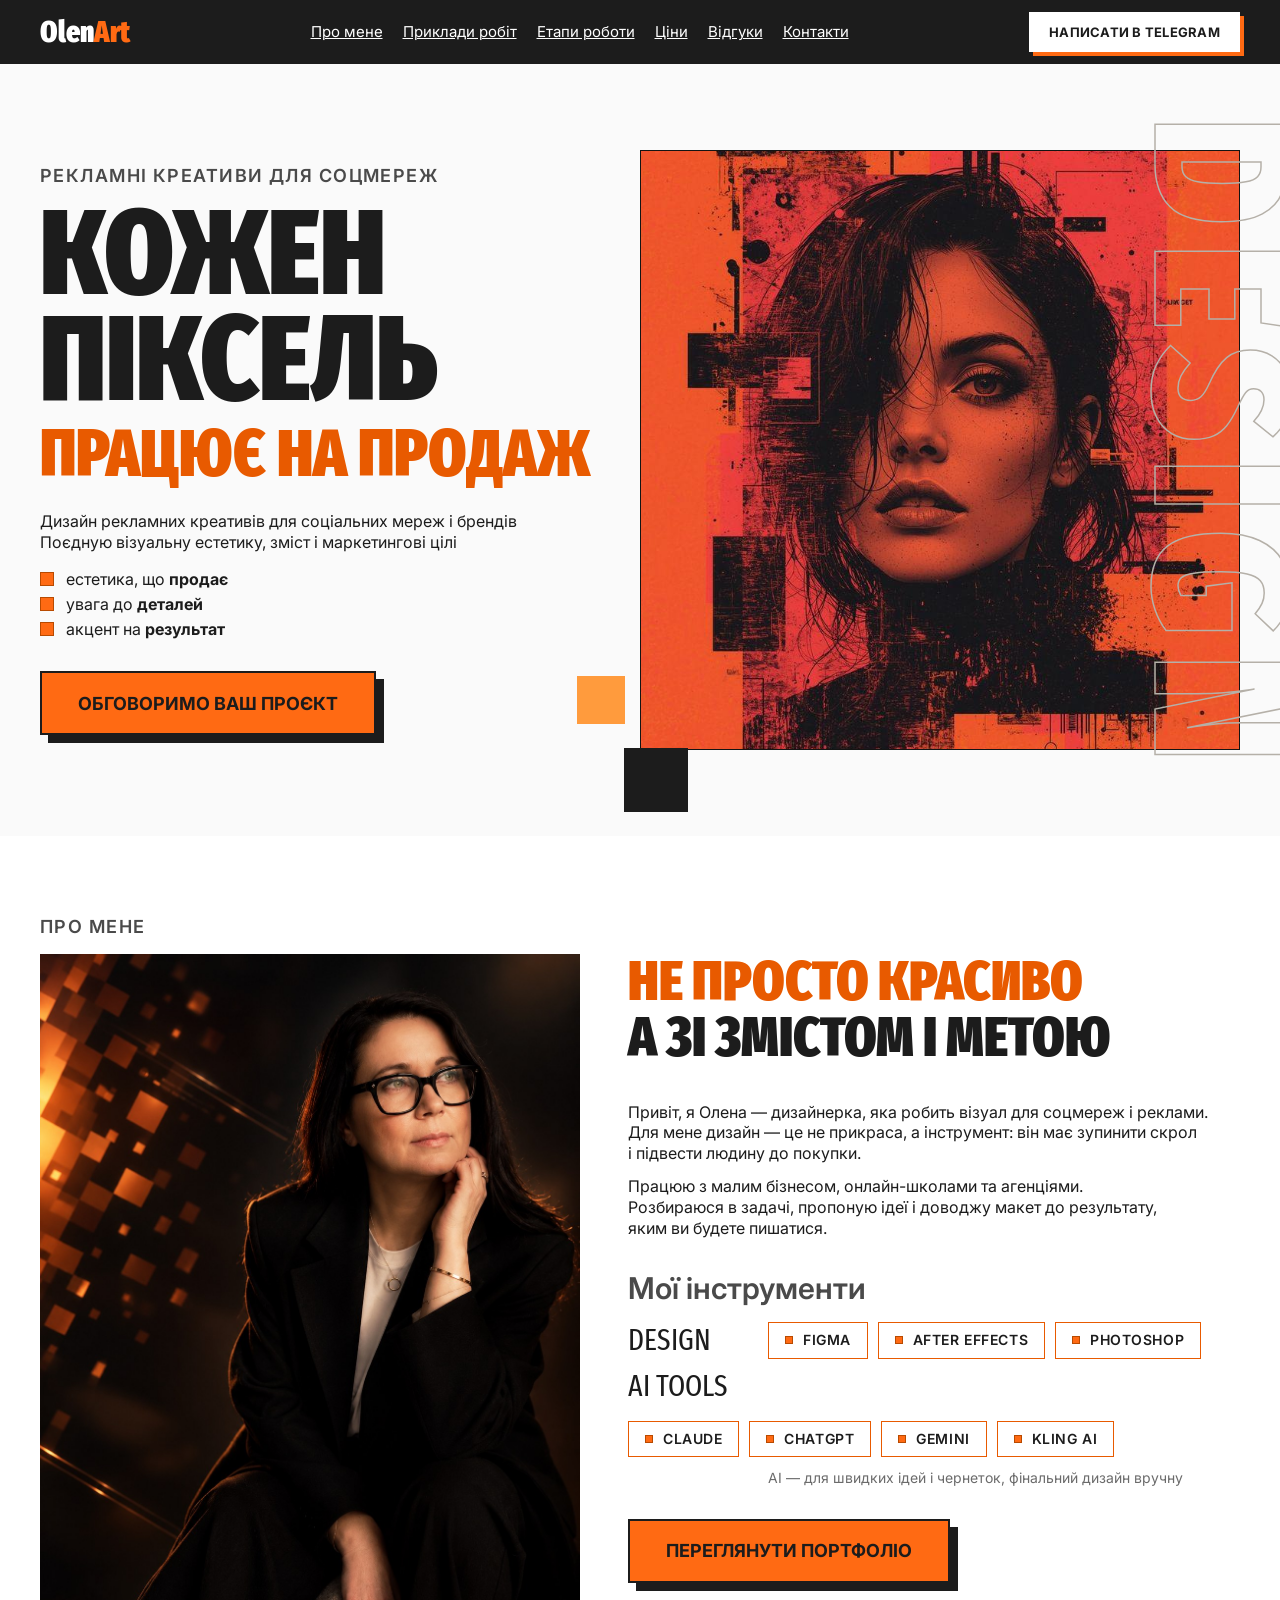
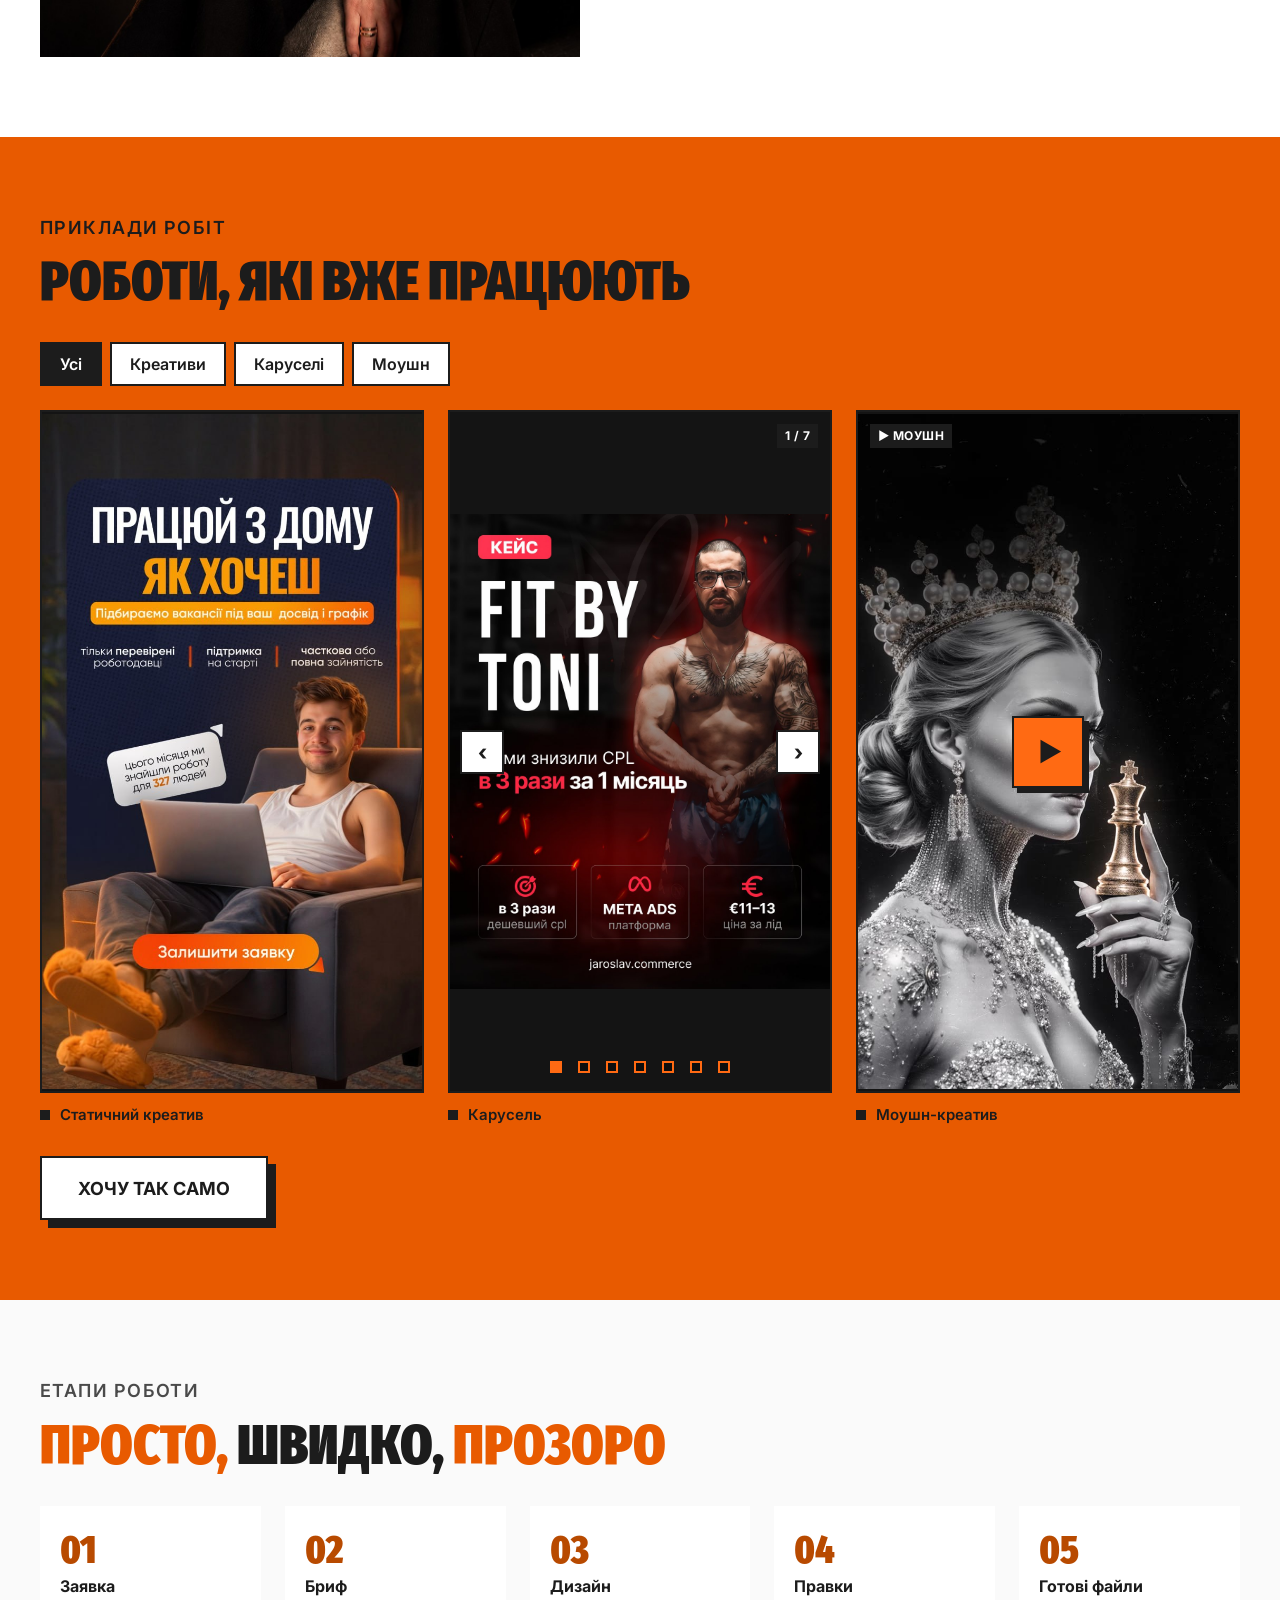
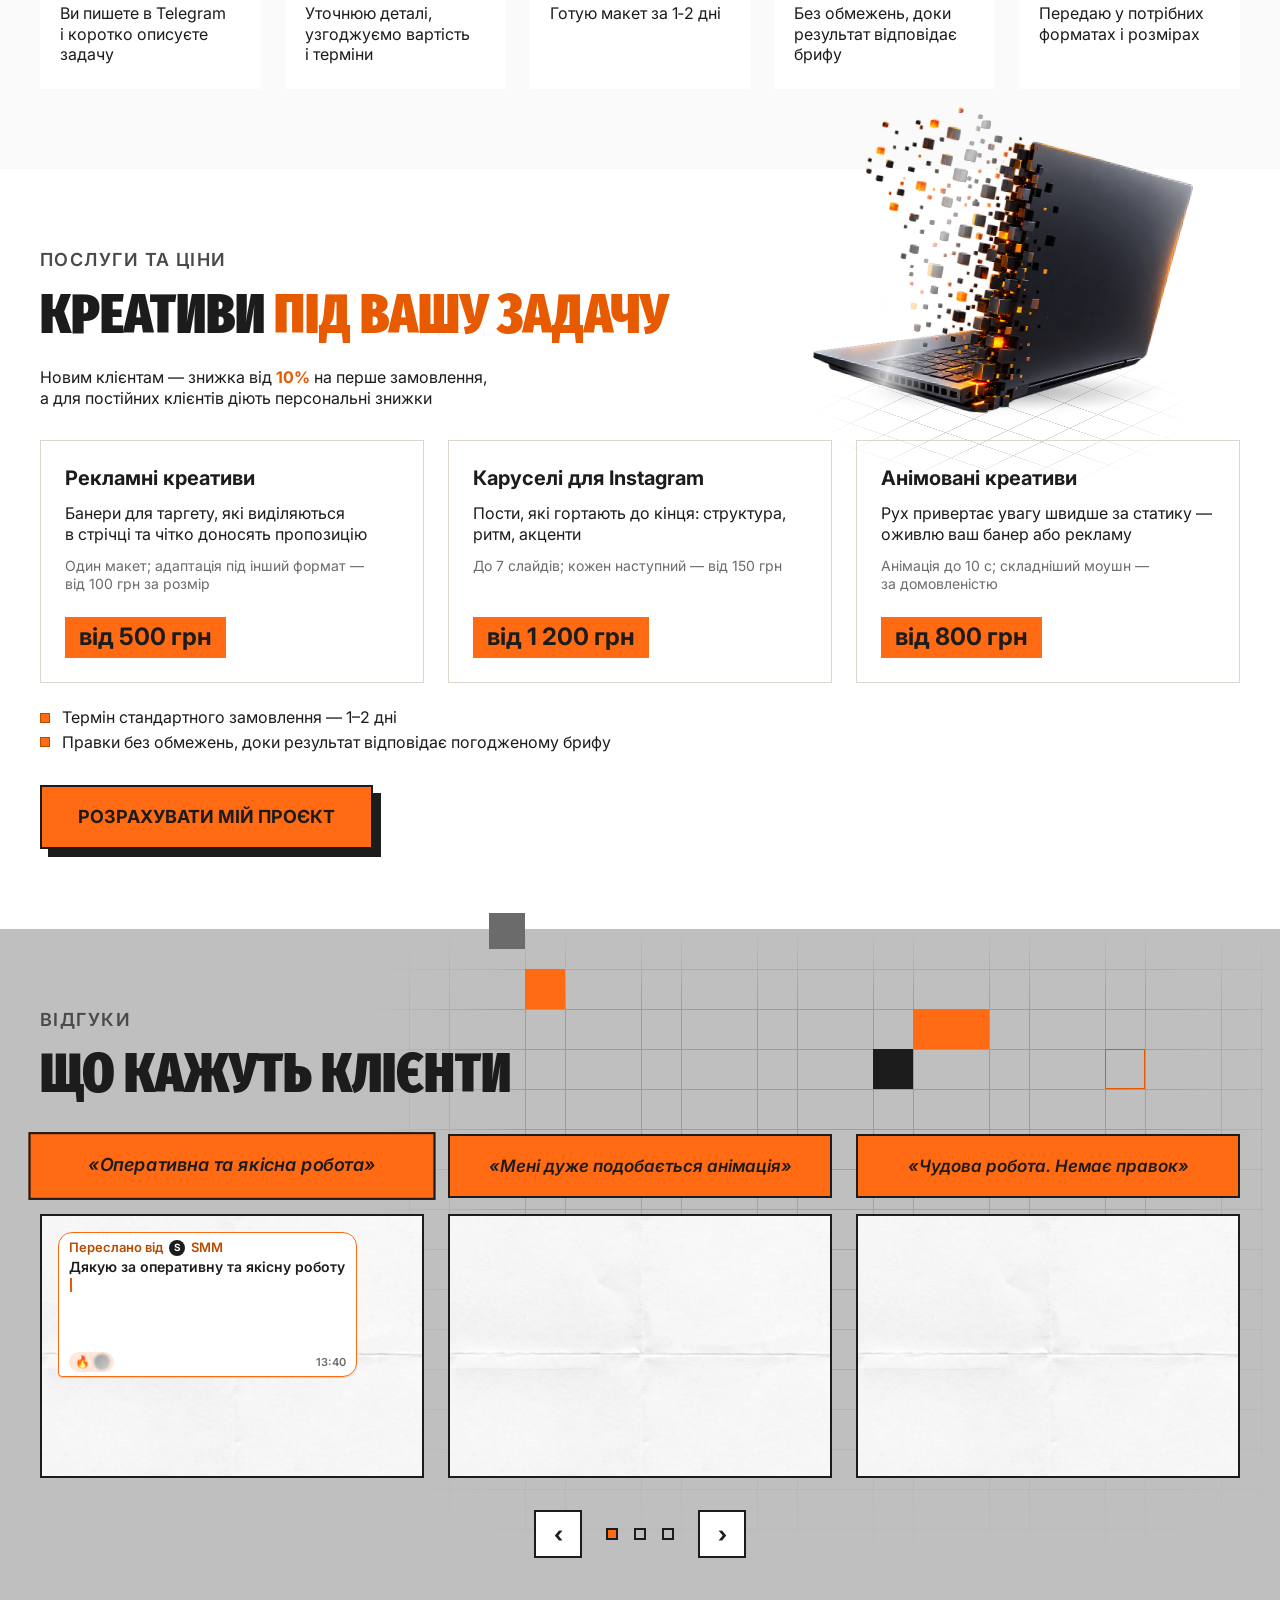
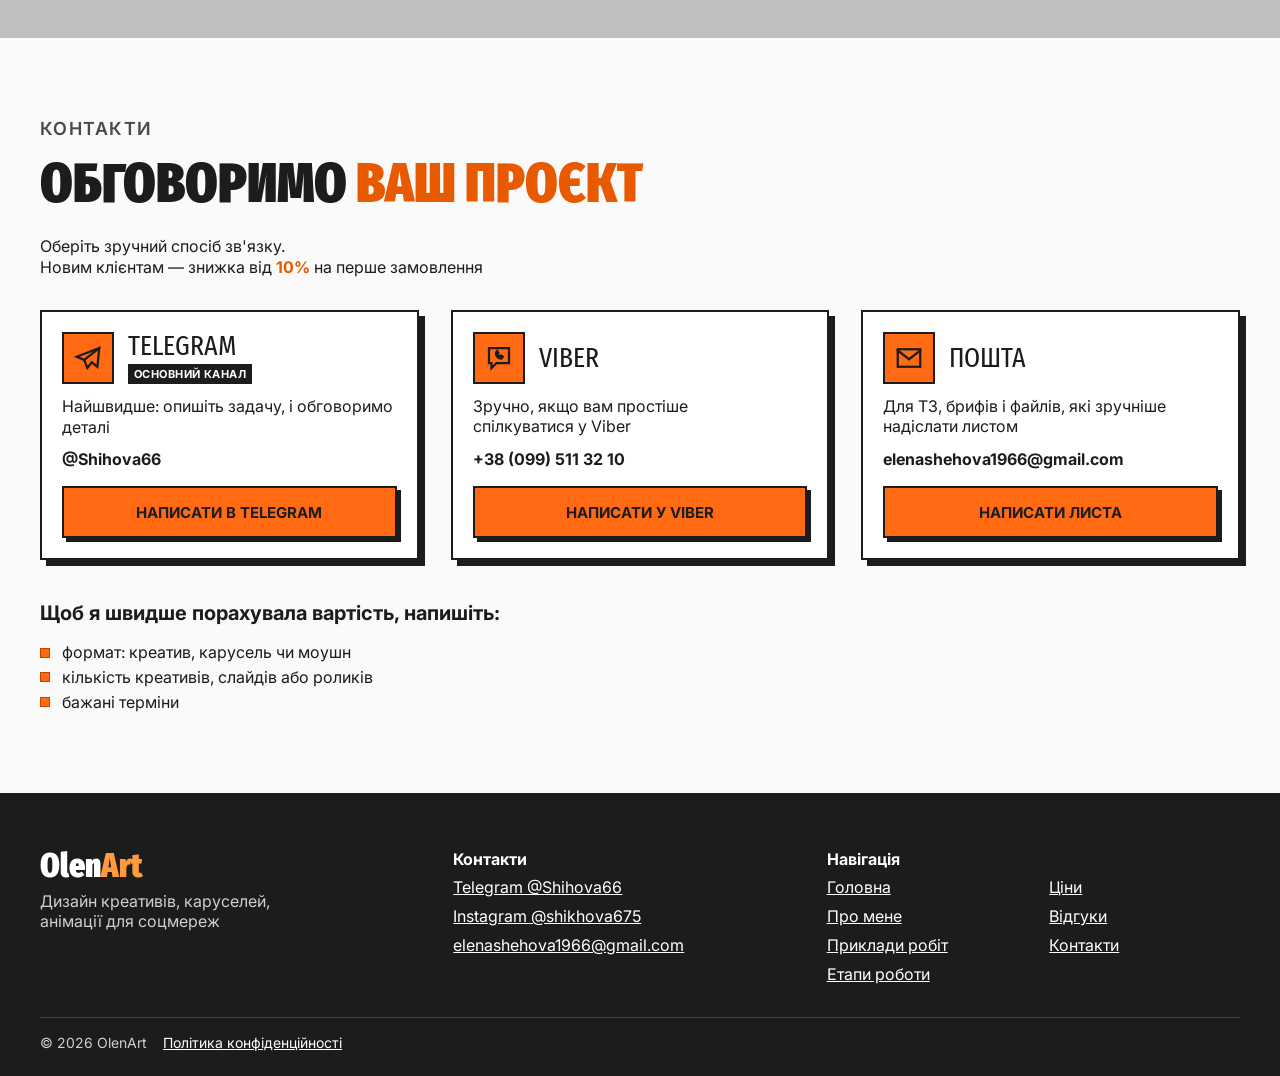
==== index.html @ 33f69ed5 "Сайт-портфоліо OlenArt: головна і сторінка «Приклади робіт» Статичний сайт (HTML/CSS/JS без збирання" ====
<!DOCTYPE html>
<html lang="uk">
<head>
  <meta charset="UTF-8">
  <meta name="viewport" content="width=device-width, initial-scale=1">
  <title>OlenArt — рекламні креативи для соцмереж</title>
  <meta name="description" content="Олена, OlenArt: рекламні креативи, каруселі для Instagram і моушн для соцмереж. Креатив за 1–2 дні, ціни від 500 грн.">
  <!-- Поки сайт у розробці; прибрати перед запуском -->
  <meta name="robots" content="noindex">

  <link rel="preconnect" href="https://fonts.googleapis.com">
  <link rel="preconnect" href="https://fonts.gstatic.com" crossorigin>
  <link href="https://fonts.googleapis.com/css2?family=Fira+Sans+Extra+Condensed:wght@400;900&family=Inter:ital,wght@0,400;0,600;0,700;1,600&display=swap" rel="stylesheet">

  <link rel="stylesheet" href="assets/css/tokens.css">
  <link rel="stylesheet" href="assets/css/base.css">
  <link rel="stylesheet" href="assets/css/components.css">
  <link rel="stylesheet" href="assets/css/sections.css">

  <script src="assets/js/main.js" defer></script>
  <script src="assets/js/reviews.js" defer></script>
</head>
<body id="top">
  <a class="skip-link" href="#main">Перейти до змісту</a>

  <!-- 0. Шапка: чорна, не sticky -->
  <header class="site-header">
    <div class="container site-header__inner">
      <a class="logo" href="#top" aria-label="OlenArt — на початок сторінки">Olen<span>Art</span></a>

      <nav class="site-nav" id="site-nav" aria-label="Навігація по сторінці">
        <ul>
          <li><a href="#about">Про&nbsp;мене</a></li>
          <li><a href="#works">Приклади робіт</a></li>
          <li><a href="#process">Етапи роботи</a></li>
          <li><a href="#services">Ціни</a></li>
          <li><a href="#reviews">Відгуки</a></li>
          <li><a href="#contacts">Контакти</a></li>
        </ul>
        <a class="btn btn--small site-nav__cta" href="https://t.me/Shihova66" target="_blank" rel="noopener">Написати в&nbsp;Telegram</a>
      </nav>

      <a class="btn btn--small site-header__cta" href="https://t.me/Shihova66" target="_blank" rel="noopener">Написати в&nbsp;Telegram</a>

      <button class="burger" type="button" aria-label="Відкрити меню" aria-expanded="false" aria-controls="site-nav">
        <svg class="burger__open" aria-hidden="true" width="22" height="22" viewBox="0 0 24 24" fill="none" stroke="currentColor" stroke-width="2.4" stroke-linecap="square"><path d="M3 6h18M3 12h18M3 18h18"/></svg>
        <svg class="burger__close" aria-hidden="true" width="22" height="22" viewBox="0 0 24 24" fill="none" stroke="currentColor" stroke-width="2.4" stroke-linecap="square"><path d="M5 5l14 14M19 5L5 19"/></svg>
      </button>
    </div>
  </header>

  <main id="main">
    <!-- 1. Перший екран -->
    <section class="hero" aria-labelledby="hero-title">
      <div class="container hero__inner">
        <div class="hero__text">
          <h1 id="hero-title" class="section__label hero__h1 rise" style="--d: 0.1s">Рекламні креативи для соцмереж</h1>
          <p class="slogan hero__slogan">
            <span class="hero__px hero__px--1" aria-hidden="true"></span>
            <span class="hero__px hero__px--2" aria-hidden="true"></span>
            <span class="hero__px hero__px--3" aria-hidden="true"></span>
            <span class="hero__slogan-main"><span class="rise" style="--d: 0.25s">Кожен</span><span class="rise" style="--d: 0.4s">піксель</span></span>
            <span class="hero__slogan-sub rise" style="--d: 0.55s">працює на&nbsp;продаж</span>
          </p>
          <p class="hero__lead only-desktop"><span class="rise" style="--d: 0.7s">Дизайн рекламних креативів для&nbsp;соціальних мереж і&nbsp;брендів</span><span class="rise" style="--d: 0.82s">Поєдную візуальну естетику, зміст і&nbsp;маркетингові цілі</span></p>
          <p class="hero__lead only-mobile rise" style="--d: 0.7s">Поєдную естетику, зміст і&nbsp;маркетингові цілі</p>
          <ul class="list-square hero__benefits">
            <li class="only-desktop rise" style="--d: 0.94s"><span>естетика, що <b>продає</b></span></li>
            <li class="rise" style="--d: 1.04s"><span>увага до <b>деталей</b></span></li>
            <li class="rise" style="--d: 1.14s"><span>акцент на <b>результат</b></span></li>
            <li class="only-mobile rise" style="--d: 1.02s"><span>макет за <b>1‑2&nbsp;дні</b></span></li>
          </ul>
          <div class="section__action rise" style="--d: 1.26s">
            <a class="btn btn--block" href="#contacts">Обговоримо ваш проєкт</a>
          </div>
        </div>

        <div class="hero__media">
          <div class="hero__poster">
            <img src="assets/img/hero-poster.jpg" alt="Приклад креативу: постер із портретом на помаранчевому фоні" width="1080" height="1080">
          </div>
          <span class="hero__sq hero__sq--a" aria-hidden="true"></span>
          <span class="hero__sq hero__sq--b" aria-hidden="true"></span>
          <span class="hero__design" aria-hidden="true">DESIGN</span>
        </div>
      </div>
    </section>

    <!-- 2. Про мене -->
    <section class="section section--white about" id="about" aria-labelledby="about-title">
      <div class="container about__inner">
        <p class="section__label about__label">Про&nbsp;мене</p>
        <h2 id="about-title" class="about__title"><span class="accent">Не&nbsp;просто красиво</span><br>А&nbsp;зі змістом і&nbsp;метою</h2>
        <div class="about__media">
          <img src="assets/img/olena.jpg" alt="Олена, дизайнерка" loading="lazy">
        </div>
        <div class="about__body">
          <p class="only-mobile">Привіт, я&nbsp;Олена. Роблю рекламу, яку не&nbsp;гортають, для&nbsp;малого бізнесу, агенцій та&nbsp;онлайн‑шкіл&nbsp;— від&nbsp;ідеї до&nbsp;готового макета.</p>
          <p class="only-desktop">Привіт, я&nbsp;Олена&nbsp;— дизайнерка, яка робить візуал для&nbsp;соцмереж і&nbsp;реклами.<br>Для&nbsp;мене дизайн&nbsp;— це не&nbsp;прикраса, а&nbsp;інструмент: він має зупинити скрол<br>і&nbsp;підвести людину до&nbsp;покупки.</p>
          <p class="only-desktop">Працюю з&nbsp;малим бізнесом, онлайн-школами та&nbsp;агенціями.<br>Розбираюся в&nbsp;задачі, пропоную ідеї і&nbsp;доводжу макет до&nbsp;результату,<br>яким ви&nbsp;будете пишатися.</p>

          <div class="tools">
            <h3 class="tools__title">Мої інструменти</h3>
            <div class="tools__row">
              <p class="tools__group">Design</p>
              <ul class="chips">
                <li class="chip">Figma</li>
                <li class="chip">After Effects</li>
                <li class="chip">Photoshop</li>
              </ul>
            </div>
            <div class="tools__row">
              <p class="tools__group">AI Tools</p>
              <ul class="chips">
                <li class="chip">Claude</li>
                <li class="chip">ChatGPT</li>
                <li class="chip">Gemini</li>
                <li class="chip">Kling AI</li>
              </ul>
            </div>
            <p class="note tools__note">AI&nbsp;— для&nbsp;швидких ідей і&nbsp;чернеток, фінальний дизайн вручну</p>
          </div>

          <div class="section__action">
            <a class="btn btn--block" href="#works">Переглянути портфоліо</a>
          </div>
        </div>
      </div>
    </section>

    <!-- 3. Приклади робіт -->
    <section class="section section--accent works" id="works" aria-labelledby="works-title">
      <div class="container">
        <div class="section__head">
          <p class="section__label works__label">Приклади робіт</p>
          <h2 id="works-title">Роботи, які вже&nbsp;працюють</h2>
        </div>

        <!-- Сторінка works.html з фільтром — крок 3 -->
        <nav class="filters" aria-label="Фільтри галереї">
          <a href="works.html" aria-current="page">Усі</a>
          <a href="works.html?type=creatives">Креативи</a>
          <a href="works.html?type=carousels">Каруселі</a>
          <a href="works.html?type=motion">Моушн</a>
        </nav>

        <div class="works__grid" data-works-rail>
          <figure class="works__item">
            <div class="work">
              <img src="assets/img/works/creative-1.jpg" alt="Статичний креатив «Працюй з дому як хочеш»" loading="lazy">
              <button type="button" class="work__zoom" aria-label="Збільшити креатив" data-lightbox="creative">
                <span class="work__hint" aria-hidden="true">⤢ Збільшити</span>
              </button>
              <span class="label-dark work__type only-mobile">Креатив</span>
            </div>
            <figcaption class="works__caption">Статичний креатив</figcaption>
          </figure>

          <figure class="works__item">
            <div class="work" data-carousel>
              <img src="assets/img/works/carousel-1.jpg" alt="Карусель, слайд 1 з 7" loading="lazy" data-carousel-img>
              <button type="button" class="work__zoom" aria-label="Збільшити слайд каруселі" data-lightbox="carousel">
                <span class="work__hint" aria-hidden="true">⤢ Збільшити</span>
              </button>
              <button type="button" class="arrow-btn work__prev" aria-label="Попередній слайд" data-carousel-prev>‹</button>
              <button type="button" class="arrow-btn work__next" aria-label="Наступний слайд" data-carousel-next>›</button>
              <span class="label-dark work__type only-mobile">Карусель</span>
              <span class="label-dark work__count"><span data-carousel-num>1</span> / <span data-carousel-total>7</span></span>
              <div class="dots work__dots only-desktop" role="group" aria-label="Слайди каруселі" data-carousel-dots></div>
            </div>
            <figcaption class="works__caption">Карусель</figcaption>
          </figure>

          <figure class="works__item">
            <div class="work">
              <video src="assets/video/motion-1.mp4" poster="assets/img/works/motion-1-poster.jpg" muted loop playsinline preload="metadata" aria-label="Моушн-креатив"></video>
              <button type="button" class="work__zoom" aria-label="Збільшити моушн" data-lightbox="motion">
                <span class="work__hint" aria-hidden="true">⤢ Збільшити</span>
              </button>
              <button type="button" class="work__play" aria-label="Відтворити відео" data-video-toggle>▶</button>
              <span class="label-dark work__type work__type--always">▶ Моушн</span>
            </div>
            <figcaption class="works__caption">Моушн-креатив</figcaption>
          </figure>
        </div>

        <div class="dots works__dots only-mobile" role="group" aria-label="Перемикач робіт" data-works-dots></div>

        <div class="section__action">
          <a class="btn btn--white btn--block" href="#contacts">Хочу так само</a>
        </div>
      </div>
    </section>

    <!-- 4. Етапи роботи -->
    <section class="section process" id="process" aria-labelledby="process-title">
      <div class="container">
        <div class="section__head">
          <p class="section__label">Етапи роботи</p>
          <h2 id="process-title" class="process__title"><span class="accent">Просто,</span> швидко, <span class="accent">прозоро</span></h2>
        </div>
        <ol class="process__steps">
          <li class="process__step">
            <span class="process__num" aria-hidden="true" style="--d: 0.7s">01</span>
            <span class="process__body"><b>Заявка</b><span>Ви&nbsp;пишете в&nbsp;Telegram і&nbsp;коротко описуєте задачу</span></span>
          </li>
          <li class="process__step">
            <span class="process__num" aria-hidden="true" style="--d: 0.88s">02</span>
            <span class="process__body"><b>Бриф</b><span>Уточнюю деталі, узгоджуємо вартість і&nbsp;терміни</span></span>
          </li>
          <li class="process__step">
            <span class="process__num" aria-hidden="true" style="--d: 1.06s">03</span>
            <span class="process__body"><b>Дизайн</b><span>Готую макет за 1‑2&nbsp;дні</span></span>
          </li>
          <li class="process__step">
            <span class="process__num" aria-hidden="true" style="--d: 1.24s">04</span>
            <span class="process__body"><b>Правки</b><span>Без&nbsp;обмежень, доки результат відповідає брифу</span></span>
          </li>
          <li class="process__step">
            <span class="process__num" aria-hidden="true" style="--d: 1.42s">05</span>
            <span class="process__body"><b>Готові файли</b><span>Передаю у&nbsp;потрібних форматах і&nbsp;розмірах</span></span>
          </li>
        </ol>
      </div>
    </section>

    <!-- 5. Послуги та ціни -->
    <section class="section section--white services" id="services" aria-labelledby="services-title">
      <div class="container">
        <div class="services__laptop only-desktop" aria-hidden="true">
          <span class="services__grid"></span>
          <span class="services__shadow"></span>
          <span class="services__lap">
            <img src="assets/img/laptop.png" alt="" width="360" height="302" loading="lazy">
            <span class="services__sheen"></span>
          </span>
        </div>

        <div class="section__head">
          <p class="section__label">Послуги та&nbsp;ціни</p>
          <h2 id="services-title">Креативи <span class="accent">під&nbsp;вашу задачу</span></h2>
          <p>Новим клієнтам&nbsp;— знижка від <b class="accent">10%</b> на&nbsp;перше замовлення,<br class="only-desktop"> а&nbsp;для&nbsp;постійних клієнтів діють персональні знижки</p>
        </div>

        <ul class="services__list">
          <li class="service">
            <h3>Рекламні креативи</h3>
            <p class="service__text">Банери для&nbsp;таргету, які виділяються в&nbsp;стрічці та&nbsp;чітко доносять пропозицію</p>
            <p class="note service__note">Один макет; адаптація під&nbsp;інший формат&nbsp;— від&nbsp;100&nbsp;грн за&nbsp;розмір</p>
            <p class="service__price">від&nbsp;500&nbsp;грн</p>
          </li>
          <li class="service">
            <h3>Каруселі для&nbsp;Instagram</h3>
            <p class="service__text">Пости, які гортають до&nbsp;кінця: структура, ритм, акценти</p>
            <p class="note service__note">До&nbsp;7&nbsp;слайдів; кожен наступний&nbsp;— від&nbsp;150&nbsp;грн</p>
            <p class="service__price">від&nbsp;1&nbsp;200&nbsp;грн</p>
          </li>
          <li class="service">
            <h3>Анімовані креативи</h3>
            <p class="service__text">Рух привертає увагу швидше за&nbsp;статику&nbsp;— оживлю ваш банер або рекламу</p>
            <p class="note service__note">Анімація до&nbsp;10&nbsp;с; складніший моушн&nbsp;— за&nbsp;домовленістю</p>
            <p class="service__price">від&nbsp;800&nbsp;грн</p>
          </li>
        </ul>

        <ul class="list-square services__terms">
          <li>Термін стандартного замовлення&nbsp;— 1–2&nbsp;дні</li>
          <li>Правки без&nbsp;обмежень, доки результат відповідає погодженому брифу</li>
        </ul>

        <div class="section__action">
          <a class="btn btn--block" href="#contacts">Розрахувати мій проєкт</a>
        </div>
      </div>
    </section>

    <!-- 6. Відгуки: картки-переписки рендерить reviews.js -->
    <section class="section section--reviews reviews" id="reviews" aria-labelledby="reviews-title">
      <div class="container reviews__inner">
        <div class="reviews__decor" aria-hidden="true">
          <span class="reviews__grid"></span>
          <span class="reviews__sq reviews__sq--1"></span>
          <span class="reviews__sq reviews__sq--2"></span>
          <span class="reviews__sq reviews__sq--3 only-desktop"></span>
          <span class="reviews__sq reviews__sq--4 only-desktop"></span>
          <span class="reviews__sq reviews__sq--5"></span>
        </div>

        <div class="section__head">
          <p class="section__label">Відгуки</p>
          <h2 id="reviews-title">Що&nbsp;кажуть<br class="only-mobile"> клієнти</h2>
        </div>

        <div class="reviews__list" data-reviews></div>

        <p class="reviews__hint only-mobile">Гортайте вбік → <span data-reviews-count>9</span> відгуків</p>

        <div class="reviews__nav only-desktop">
          <button type="button" class="arrow-btn" aria-label="Попередні відгуки" data-reviews-prev>‹</button>
          <div class="dots" role="group" aria-label="Сторінки відгуків" data-reviews-dots></div>
          <button type="button" class="arrow-btn" aria-label="Наступні відгуки" data-reviews-next>›</button>
        </div>
      </div>
    </section>

    <!-- 7. Контакти, об'єднані з фінальним закликом -->
    <section class="section contacts" id="contacts" aria-labelledby="contacts-title">
      <div class="container">
        <div class="section__head">
          <p class="section__label">Контакти</p>
          <h2 id="contacts-title">Обговоримо <span class="accent">ваш проєкт</span></h2>
          <p>Оберіть зручний спосіб зв'язку.<br class="only-desktop"> Новим клієнтам&nbsp;— знижка від <b class="accent">10%</b> на&nbsp;перше замовлення</p>
        </div>

        <ul class="contacts__list">
          <li class="contact">
            <div class="contact__head">
              <span class="contact__icon"><svg aria-hidden="true" width="30" height="30" viewBox="0 0 24 24" fill="none" stroke="currentColor" stroke-width="1.8" stroke-linecap="square" stroke-linejoin="miter"><path d="M21 4 3 11l6 2.5L11.5 20l3.5-4.5 4.5 3.5L21 4Z"/><path d="M9 13.5 21 4"/></svg></span>
              <div class="contact__name">
                <h3>Telegram</h3>
                <span class="contact__badge">Основний канал</span>
              </div>
            </div>
            <p class="contact__text">Найшвидше: опишіть задачу, і&nbsp;обговоримо деталі</p>
            <p class="contact__handle">@Shihova66</p>
            <a class="btn btn--card" href="https://t.me/Shihova66" target="_blank" rel="noopener">Написати в&nbsp;Telegram</a>
          </li>
          <li class="contact">
            <div class="contact__head">
              <span class="contact__icon"><svg aria-hidden="true" width="30" height="30" viewBox="0 0 24 24" fill="none" stroke="currentColor" stroke-width="1.8" stroke-linecap="square" stroke-linejoin="miter"><path d="M4 4h16v12H10l-4 4v-4H4V4Z"/><path d="M9.5 8c0 2.5 2 4.5 4.5 4.5l1-1.5-1.5-1-1 .8a3 3 0 0 1-1.8-1.8l.8-1-1-1.5L9.5 8Z"/></svg></span>
              <div class="contact__name">
                <h3>Viber</h3>
              </div>
            </div>
            <p class="contact__text">Зручно, якщо вам простіше<br class="only-desktop"> спілкуватися у&nbsp;Viber</p>
            <p class="contact__handle"><a href="tel:+380995113210">+38 (099) 511 32 10</a></p>
            <a class="btn btn--card" href="viber://chat?number=%2B380995113210">Написати у&nbsp;Viber</a>
          </li>
          <li class="contact">
            <div class="contact__head">
              <span class="contact__icon"><svg aria-hidden="true" width="30" height="30" viewBox="0 0 24 24" fill="none" stroke="currentColor" stroke-width="1.8" stroke-linecap="square" stroke-linejoin="miter"><rect x="3" y="5" width="18" height="14"/><path d="m3 6 9 7 9-7"/></svg></span>
              <div class="contact__name">
                <h3>Пошта</h3>
              </div>
            </div>
            <p class="contact__text">Для&nbsp;ТЗ, брифів і&nbsp;файлів, які зручніше надіслати листом</p>
            <p class="contact__handle">elenashehova1966@gmail.com</p>
            <a class="btn btn--card" href="mailto:elenashehova1966@gmail.com">Написати листа</a>
          </li>
        </ul>

        <div class="contacts__brief">
          <h3>Щоб я&nbsp;швидше порахувала вартість, напишіть:</h3>
          <ul class="list-square">
            <li>формат: креатив, карусель чи&nbsp;моушн</li>
            <li>кількість креативів, слайдів або роликів</li>
            <li>бажані терміни</li>
          </ul>
        </div>
      </div>
    </section>
  </main>

  <!-- 8. Футер -->
  <footer class="site-footer">
    <div class="container">
      <div class="site-footer__inner">
        <div class="site-footer__brand">
          <a class="logo" href="#top">Olen<span>Art</span></a>
          <p class="site-footer__tagline">Дизайн креативів, каруселей,<br>анімації для&nbsp;соцмереж</p>
        </div>

        <div class="site-footer__col">
          <h2 class="site-footer__title">Контакти</h2>
          <ul class="site-footer__links">
            <li><a href="https://t.me/Shihova66" target="_blank" rel="noopener">Telegram @Shihova66</a></li>
            <li><a href="https://www.instagram.com/shikhova675/" target="_blank" rel="noopener">Instagram @shikhova675</a></li>
            <li><a href="mailto:elenashehova1966@gmail.com">elenashehova1966@gmail.com</a></li>
          </ul>
        </div>

        <nav class="site-footer__col site-footer__col--nav" aria-label="Навігація у футері">
          <h2 class="site-footer__title">Навігація</h2>
          <ul class="site-footer__links site-footer__nav">
            <li><a href="#top">Головна</a></li>
            <li><a href="#about">Про&nbsp;мене</a></li>
            <li><a href="#works">Приклади робіт</a></li>
            <li><a href="#process">Етапи роботи</a></li>
            <li><a href="#services">Ціни</a></li>
            <li><a href="#reviews">Відгуки</a></li>
            <li><a href="#contacts">Контакти</a></li>
          </ul>
        </nav>
      </div>

      <div class="site-footer__bottom">
        <span>© 2026 OlenArt</span>
        <a href="privacy.html">Політика конфіденційності</a>
      </div>
    </div>
  </footer>

  <a class="to-top" href="#top" aria-label="Повернутися нагору" data-hidden>
    <svg aria-hidden="true" width="22" height="22" viewBox="0 0 24 24" fill="none" stroke="currentColor" stroke-width="2.4" stroke-linecap="square" stroke-linejoin="miter"><path d="M12 20V5"/><path d="m5 11 7-7 7 7"/></svg>
  </a>

  <!-- Перегляд роботи на весь екран; наповнює main.js -->
  <div class="lightbox" role="dialog" aria-modal="true" aria-label="Перегляд роботи" hidden data-lightbox-root>
    <div class="lightbox__stage" data-lightbox-stage></div>
    <button type="button" class="lightbox__btn lightbox__prev" aria-label="Попередній слайд" data-lightbox-prev>‹</button>
    <button type="button" class="lightbox__btn lightbox__next" aria-label="Наступний слайд" data-lightbox-next>›</button>
    <span class="lightbox__count" data-lightbox-count></span>
    <button type="button" class="lightbox__btn lightbox__close" aria-label="Закрити перегляд" data-lightbox-close>✕</button>
  </div>
</body>
</html>
---- assets/css/tokens.css ----
/* Дизайн-токени OlenArt — за прототипом v3 (Main-v3 / Main-v3-mobile).
   Значення за замовчуванням — мобільні (390 px), від 768 px — десктопні. */

:root {
  /* Кольори */
  --c-bg: #FAFAFA;            /* фон сторінки */
  --c-card: #FFFFFF;          /* картки, світлі секції */
  --c-ink: #1C1C1C;           /* текст, рамки, тіні, шапка */
  --c-label: #4A4A4A;         /* підписи секцій */
  --c-muted: #6B6B6B;         /* примітки */
  --c-line: #DDD6CC;          /* тонка рамка карток послуг */
  --c-accent: #FF6A13;        /* кнопки й плашки */
  --c-accent-strong: #E85A00; /* фон «Приклади робіт», великий акцентний текст (від 24 px) */
  --c-accent-text: #B84A00;   /* дрібний акцентний текст, цифри етапів */
  --c-accent-hover: #FF9B3D;  /* hover */
  --c-reviews: #BFBFBF;       /* фон «Відгуки» */
  --c-footer-text: #CFCFCF;   /* другорядний текст на чорному */

  /* Шрифти */
  --f-display: "Fira Sans Extra Condensed", "Arial Narrow", sans-serif;
  --f-text: "Inter", system-ui, -apple-system, "Segoe UI", sans-serif;

  --fs-slogan: 80px;
  --fs-slogan-sub: 40px;
  --fs-h2: 40px;
  --fs-label: 14px;
  --fs-text: 16px;
  --fs-note: 14px;
  --lh-text: 1.3;

  /* Відступи */
  --sp-section: 56px;
  --sp-label-title: 12px;
  --sp-title-text: 16px;
  --sp-paragraph: 12px;
  --sp-text-content: 24px;
  --sp-content-button: 24px;
  --sp-cards: 16px;

  --container: 1200px;
  --gutter: 20px;

  /* Компоненти */
  --border: 2px solid var(--c-ink);
  --shadow-offset: 6px;
  --btn-height: 56px;
  --tap: 44px;
}

@media (min-width: 768px) {
  :root {
    --fs-slogan: 120px;
    --fs-slogan-sub: 66px;
    --fs-h2: 56px;
    --fs-label: 18px;

    --sp-section: 80px;
    --sp-label-title: 16px;
    --sp-title-text: 24px;
    --sp-text-content: 32px;
    --sp-content-button: 32px;
    --sp-cards: 24px;

    --gutter: 24px;

    --shadow-offset: 8px;
    --btn-height: 64px;
  }
}
---- assets/css/base.css ----
/* Базові стилі: скидання, типографіка, контейнер, секції, фокус */

*,
*::before,
*::after {
  box-sizing: border-box;
  margin: 0;
  padding: 0;
}

html {
  scroll-behavior: smooth;
  -webkit-text-size-adjust: 100%;
}

body {
  min-width: 360px;
  background: var(--c-bg);
  color: var(--c-ink);
  font-family: var(--f-text);
  font-size: var(--fs-text);
  line-height: var(--lh-text);
  overflow-x: hidden;
}

img,
video,
svg {
  display: block;
  max-width: 100%;
}

a {
  color: inherit;
}

a:hover {
  color: var(--c-accent-text);
}

button {
  font: inherit;
  color: inherit;
  background: none;
  border: 0;
  cursor: pointer;
}

ul,
ol {
  list-style: none;
}

b,
strong {
  font-weight: 700;
}

figure,
blockquote {
  margin: 0;
}

/* Заголовки */
h1,
h2,
.slogan {
  font-family: var(--f-display);
  font-weight: 900;
  text-transform: uppercase;
  line-height: 1;
}

h2 {
  font-size: var(--fs-h2);
}

h3 {
  font-size: 20px;
  font-weight: 700;
  line-height: 1.3;
}

.accent {
  color: var(--c-accent-strong);
}

.note {
  font-size: var(--fs-note);
  color: var(--c-muted);
}

/* Показ лише на мобільному або лише на десктопі */
@media (min-width: 1024px) {
  .only-mobile {
    display: none !important;
  }
}

@media (max-width: 1023.98px) {
  .only-desktop {
    display: none !important;
  }
}

/* Контейнер і секції */
.container {
  width: 100%;
  max-width: calc(var(--container) + 2 * var(--gutter));
  margin-inline: auto;
  padding-inline: var(--gutter);
}

.section {
  position: relative;
  padding-block: var(--sp-section);
  background: var(--c-bg);
}

.section--white {
  background: var(--c-card);
}

.section--accent {
  background: var(--c-accent-strong);
}

.section--reviews {
  background: var(--c-reviews);
}

/* Вертикальний ритм усередині секції */
.section__label + h2 {
  margin-top: var(--sp-label-title);
}

.section__head h2 + p {
  margin-top: var(--sp-title-text);
}

.section__head + * {
  margin-top: var(--sp-text-content);
}

.section__action {
  margin-top: var(--sp-content-button);
}

/* Доступність */
:focus-visible {
  outline: 3px solid var(--c-ink);
  outline-offset: 3px;
}

.site-header :focus-visible,
.site-footer :focus-visible,
.lightbox :focus-visible {
  outline-color: var(--c-accent);
}

.visually-hidden {
  position: absolute;
  width: 1px;
  height: 1px;
  overflow: hidden;
  clip: rect(0 0 0 0);
  white-space: nowrap;
}

.skip-link {
  position: absolute;
  top: 8px;
  left: 8px;
  z-index: 100;
  padding: 12px 16px;
  background: var(--c-accent);
  color: var(--c-ink);
  border: var(--border);
  transform: translateY(-200%);
}

.skip-link:focus {
  transform: none;
}

@media (prefers-reduced-motion: reduce) {
  html {
    scroll-behavior: auto;
  }

  *,
  *::before,
  *::after {
    animation-duration: 0.01ms !important;
    animation-iteration-count: 1 !important;
    transition-duration: 0.01ms !important;
  }
}
---- assets/css/components.css ----
/* Компоненти: кнопки, мітки, маркери, чипи, керування слайдерами, «Нагору», перегляд роботи */

/* Кнопка з тінню-зсувом, що «вдавлюється» при натисканні */
.btn {
  display: inline-flex;
  align-items: center;
  justify-content: center;
  min-height: var(--btn-height);
  padding: 0 28px;
  background: var(--c-accent);
  color: var(--c-ink);
  border: var(--border);
  box-shadow: var(--shadow-offset) var(--shadow-offset) 0 var(--c-ink);
  font-family: var(--f-text);
  font-weight: 700;
  font-size: 16px;
  text-transform: uppercase;
  text-align: center;
  text-decoration: none;
  transition: transform 0.08s ease, box-shadow 0.08s ease, background-color 0.15s;
}

.btn:hover {
  color: var(--c-ink);
  background: var(--c-accent-hover);
}

.btn:active {
  transform: translate(6px, 6px);
  box-shadow: 2px 2px 0 var(--c-ink);
}

.btn--white {
  background: var(--c-card);
}

.btn--white:hover {
  background: var(--c-bg);
}

/* На мобільному кнопки секцій на всю ширину */
.btn--block {
  width: 100%;
}

@media (min-width: 768px) {
  .btn {
    padding: 0 36px;
    font-size: 18px;
  }

  .btn--block {
    width: auto;
  }
}

/* Мала біла кнопка з помаранчевою тінню — для чорної шапки */
.btn--small {
  min-height: 40px;
  padding: 0 18px;
  background: var(--c-card);
  border-color: var(--c-card);
  box-shadow: 4px 4px 0 var(--c-accent);
  font-size: 13px;
  letter-spacing: 0.02em;
}

.btn--small:hover {
  background: var(--c-bg);
}

.btn--small:active {
  box-shadow: 0 0 0 var(--c-accent);
  transform: translate(4px, 4px);
}

/* Середня кнопка в картках контактів */
.btn--card {
  min-height: 52px;
  padding: 0 20px;
  font-size: 15px;
  box-shadow: 4px 4px 0 var(--c-ink);
}

/* Підпис секції: сірі великі літери */
.section__label {
  display: block;
  font-size: var(--fs-label);
  font-weight: 600;
  line-height: 1.2;
  letter-spacing: 0.08em;
  text-transform: uppercase;
  color: var(--c-label);
}

/* Список з квадратними помаранчевими маркерами */
.list-square {
  display: flex;
  flex-direction: column;
  gap: 4px;
}

.list-square li {
  display: flex;
  align-items: center;
  gap: 12px;
}

.list-square li::before {
  content: "";
  flex: none;
  width: var(--dot, 10px);
  height: var(--dot, 10px);
  background: var(--c-accent);
  border: 1px solid var(--c-accent-text);
}

/* Чип інструмента */
.chips {
  display: flex;
  flex-wrap: wrap;
  gap: 8px;
}

.chip {
  display: inline-flex;
  align-items: center;
  gap: 8px;
  padding: 6px 12px;
  border: 1.5px solid var(--c-accent-strong);
  font-size: 13px;
  font-weight: 600;
  letter-spacing: 0.04em;
  text-transform: uppercase;
}

.chip::before {
  content: "";
  flex: none;
  width: 8px;
  height: 8px;
  background: var(--c-accent);
  border: 1px solid var(--c-accent-text);
}

@media (min-width: 768px) {
  .chips {
    gap: 10px;
  }

  .chip {
    gap: 10px;
    padding: 8px 16px;
    font-size: 14px;
  }
}

/* Квадратна кнопка-стрілка слайдера */
.arrow-btn {
  display: flex;
  align-items: center;
  justify-content: center;
  width: var(--tap);
  height: var(--tap);
  background: var(--c-card);
  border: var(--border);
  color: var(--c-ink);
  font: 700 22px/1 var(--f-text);
}

.arrow-btn:hover {
  background: var(--c-accent-hover);
}

/* Квадратні точки слайдера */
.dots {
  display: flex;
  justify-content: center;
}

.dots button {
  display: flex;
  align-items: center;
  justify-content: center;
  width: 28px;
  height: 28px;
}

.dots button::before {
  content: "";
  width: 12px;
  height: 12px;
  border: 2px solid var(--dot-border, var(--c-ink));
  background: var(--dot-bg, transparent);
}

.dots [aria-current="true"]::before {
  background: var(--c-accent);
}

/* Темна плашка-мітка на роботі */
.label-dark {
  position: absolute;
  top: 10px;
  padding: 4px 8px;
  background: var(--c-ink);
  color: var(--c-card);
  font-size: 12px;
  font-weight: 700;
  letter-spacing: 0.04em;
  text-transform: uppercase;
}

/* Кнопка «Нагору» */
.to-top {
  position: fixed;
  right: 16px;
  bottom: 16px;
  z-index: 50;
  display: grid;
  place-items: center;
  width: 48px;
  height: 48px;
  background: var(--c-accent);
  border: var(--border);
  box-shadow: 3px 3px 0 var(--c-ink);
  transition: opacity 0.2s, visibility 0.2s;
}

.to-top:hover {
  background: var(--c-accent-hover);
}

.to-top[data-hidden] {
  opacity: 0;
  visibility: hidden;
}

@media (min-width: 768px) {
  .to-top {
    right: 24px;
    bottom: 24px;
    width: 52px;
    height: 52px;
    box-shadow: 4px 4px 0 var(--c-ink);
  }
}

/* Перегляд роботи на весь екран */
.lightbox {
  position: fixed;
  inset: 0;
  z-index: 100;
  display: flex;
  align-items: center;
  justify-content: center;
  padding: 64px 12px;
  background: rgba(28, 28, 28, 0.94);
  cursor: zoom-out;
}

.lightbox[hidden] {
  display: none;
}

.lightbox__stage {
  display: flex;
  align-items: center;
  justify-content: center;
  width: 100%;
  height: 100%;
}

.lightbox__media {
  display: block;
  max-width: 100%;
  max-height: 100%;
  object-fit: contain;
  border: 2px solid var(--c-card);
  background: #000;
  cursor: default;
}

.lightbox__btn {
  position: absolute;
  z-index: 2;
  width: 52px;
  height: 52px;
  background: var(--c-card);
  border: var(--border);
  box-shadow: 4px 4px 0 var(--c-ink);
  font: 700 26px/1 var(--f-text);
}

.lightbox__prev,
.lightbox__next {
  top: calc(50% - 26px);
}

.lightbox__prev {
  left: 8px;
}

.lightbox__next {
  right: 8px;
}

.lightbox__close {
  top: 24px;
  right: 24px;
  width: 48px;
  height: 48px;
  background: var(--c-accent);
  font-size: 22px;
}

.lightbox__count {
  position: absolute;
  left: 50%;
  bottom: 20px;
  transform: translateX(-50%);
  padding: 8px 12px;
  background: var(--c-ink);
  color: var(--c-card);
  border: 1px solid var(--c-card);
  font: 700 14px/1 var(--f-text);
}

@media (min-width: 1024px) {
  .lightbox {
    padding: 72px 96px;
  }

  .lightbox__prev {
    left: 24px;
  }

  .lightbox__next {
    right: 24px;
  }
}
---- assets/css/sections.css ----
/* Стилі блоків сторінки за прототипом v3:
   мобільна (390 px) за замовчуванням, десктоп (1440 px) від 1024 px. */

/* Поява елементів першого екрана */
@keyframes rise {
  from { opacity: 0; transform: translateY(24px); }
  to { opacity: 1; transform: none; }
}

.rise {
  display: block;
  animation: rise 0.8s cubic-bezier(0.2, 0.7, 0.2, 1) var(--d, 0s) both;
}

li.rise {
  display: flex;
}

/* 0. Шапка */
.site-header {
  position: relative;
  z-index: 20;
  background: var(--c-ink);
  color: var(--c-card);
}

.site-header__inner {
  display: flex;
  align-items: center;
  justify-content: space-between;
  gap: 12px;
  padding-block: 10px;
}

.logo {
  font-family: var(--f-display);
  font-weight: 900;
  font-size: 28px;
  line-height: 1;
  color: var(--c-card);
  text-decoration: none;
}

.logo:hover {
  color: var(--c-card);
}

.logo span {
  color: var(--c-accent);
}

.burger {
  display: flex;
  align-items: center;
  justify-content: center;
  width: var(--tap);
  height: var(--tap);
  border: 2px solid var(--c-card);
  color: var(--c-card);
}

.burger__close,
.burger[aria-expanded="true"] .burger__open {
  display: none;
}

.burger[aria-expanded="true"] .burger__close {
  display: block;
}

.site-header__cta {
  display: none;
}

/* Мобільне меню: випадає під шапкою */
.site-nav {
  display: none;
  position: absolute;
  top: 100%;
  left: 0;
  right: 0;
  padding: 8px 20px 24px;
  background: var(--c-ink);
  border-top: 1px solid #444444;
}

.site-nav.is-open {
  display: block;
}

.site-nav a:not(.btn) {
  display: block;
  padding: 12px 0;
  border-bottom: 1px solid #333333;
  color: var(--c-card);
  font-size: 18px;
  text-decoration: none;
}

.site-nav li:last-child a {
  border-bottom: 0;
}

.site-nav a:not(.btn):hover {
  color: var(--c-accent-hover);
}

.site-nav__cta {
  width: 100%;
  min-height: 52px;
  margin-top: 16px;
  font-size: 15px;
}

@media (min-width: 1024px) {
  .site-header__inner {
    flex-wrap: wrap;
    gap: 16px;
    padding-block: 12px;
  }

  .logo {
    font-size: 30px;
  }

  .burger,
  .site-nav__cta {
    display: none;
  }

  .site-header__cta {
    display: inline-flex;
  }

  .site-nav,
  .site-nav.is-open {
    display: block;
    position: static;
    padding: 0;
    background: none;
    border: 0;
  }

  .site-nav ul {
    display: flex;
    flex-wrap: wrap;
    gap: 20px;
  }

  .site-nav a:not(.btn) {
    padding: 0;
    border: 0;
    font-size: 15px;
    text-decoration: underline;
  }
}

/* 1. Перший екран */
.hero {
  position: relative;
  overflow: hidden;
  padding-block: 40px var(--sp-section);
  background: var(--c-bg);
}

.hero__text {
  display: flex;
  flex-direction: column;
  align-items: flex-start;
}

.hero__h1 {
  font-family: var(--f-text);
  font-size: 13px;
}

.hero__slogan {
  position: relative;
  display: flex;
  flex-direction: column;
  margin-top: 12px;
}

.hero__slogan-main {
  font-size: var(--fs-slogan);
  line-height: 0.88;
}

.hero__slogan-sub {
  margin-top: 6px;
  font-size: var(--fs-slogan-sub);
  color: var(--c-accent-strong);
  white-space: nowrap;
}

/* Три пікселі біля слова «Кожен», що по черзі міняють колір */
@keyframes pxcycle {
  0%, 30% { background: var(--c-ink); }
  33.33%, 63.33% { background: var(--c-accent-strong); }
  66.66%, 96.66% { background: var(--c-muted); }
  100% { background: var(--c-ink); }
}

.hero__px {
  position: absolute;
  animation: pxcycle 13.5s ease-in-out infinite;
}

.hero__px--1 { left: 285px; top: 24px; width: 18px; height: 18px; }
.hero__px--2 { left: 263px; top: 42px; width: 22px; height: 22px; animation-delay: -7.05s; }
.hero__px--3 { left: 285px; top: 64px; width: 24px; height: 24px; animation-delay: -10.05s; }

.hero__lead {
  margin-top: 16px;
}

.hero__benefits {
  --dot: 12px;
  margin-top: 16px;
}

.hero__text .section__action {
  align-self: stretch;
}

.hero__media {
  position: relative;
  margin-top: 40px;
}

.hero__poster {
  position: relative;
  z-index: 1;
  aspect-ratio: 1;
  overflow: hidden;
  border: 1px solid #141413;
  will-change: transform;
}

.hero__poster img {
  position: absolute;
  left: -14%;
  top: -13%;
  width: 128%;
  height: 128%;
  max-width: none;
  object-fit: cover;
}

/* Два квадрати біля кута постера, що міняються місцями */
@keyframes swapA {
  0%, 42% { transform: translate(0, 0); }
  50%, 92% { transform: translate(var(--swap-x), var(--swap-y)); }
  100% { transform: translate(0, 0); }
}

@keyframes swapB {
  0%, 42% { transform: translate(0, 0); }
  50%, 92% { transform: translate(calc(-1 * var(--swap-x)), calc(-1 * var(--swap-y))); }
  100% { transform: translate(0, 0); }
}

.hero__media {
  --swap-x: 24px;
  --swap-y: 12px;
}

.hero__sq {
  position: absolute;
  z-index: 2;
}

.hero__sq--a {
  left: -12px;
  bottom: -12px;
  width: 32px;
  height: 32px;
  background: var(--c-accent-hover);
  animation: swapA 22s cubic-bezier(0.45, 0, 0.2, 1) infinite;
}

.hero__sq--b {
  left: 8px;
  bottom: -28px;
  width: 40px;
  height: 40px;
  background: var(--c-ink);
  animation: swapB 22s cubic-bezier(0.45, 0, 0.2, 1) infinite;
}

.hero__design {
  display: none;
}

@media (min-width: 1024px) {
  .hero {
    display: flex;
    align-items: center;
    min-height: 772px;
    padding-block: 86px;
  }

  .hero__inner {
    display: grid;
    grid-template-columns: minmax(0, 560px) minmax(0, 600px);
    justify-content: space-between;
    align-items: center;
    gap: 32px;
  }

  .hero__h1 {
    font-size: var(--fs-label);
  }

  .hero__slogan {
    margin-top: 16px;
  }

  .hero__slogan-sub {
    margin-top: 8px;
  }

  .hero__px--1 { left: 432px; top: 22px; width: 24px; height: 24px; }
  .hero__px--2 { left: 398px; top: 46px; width: 34px; height: 34px; }
  .hero__px--3 { left: 432px; top: 80px; width: 36px; height: 36px; }

  .hero__lead {
    margin-top: 24px;
    white-space: nowrap;
  }

  .hero__benefits {
    --dot: 14px;
  }

  .hero__text .section__action {
    align-self: flex-start;
  }

  .hero__media {
    --swap-x: 47px;
    --swap-y: 30px;
    margin-top: 0;
  }

  .hero__sq--a {
    left: -63px;
    bottom: 26px;
    width: 48px;
    height: 48px;
  }

  .hero__sq--b {
    left: -16px;
    bottom: -62px;
    width: 64px;
    height: 64px;
  }

  /* Вертикальний контурний напис праворуч від постера */
  .hero__design {
    display: block;
    position: absolute;
    z-index: 3;
    top: 50%;
    left: calc(100% - 116px);
    transform: translateY(-50%);
    writing-mode: vertical-rl;
    font-family: var(--f-display);
    font-weight: 900;
    font-size: 190px;
    line-height: 1;
    letter-spacing: 0.11em;
    color: transparent;
    -webkit-text-stroke: 1.5px #B5B0A8;
    white-space: nowrap;
    pointer-events: none;
  }
}

/* 2. Про мене */
.about__inner {
  display: grid;
  grid-template-areas:
    "label"
    "title"
    "media"
    "body";
}

.about__label { grid-area: label; }

.about__title {
  grid-area: title;
  margin-top: var(--sp-label-title);
}

.about__media {
  grid-area: media;
  margin-top: 24px;
  aspect-ratio: 4 / 5;
  overflow: hidden;
  background: #111111;
}

.about__media img {
  width: 100%;
  height: 100%;
  object-fit: cover;
  object-position: center top;
}

.about__body {
  grid-area: body;
  display: flex;
  flex-direction: column;
  align-items: flex-start;
  margin-top: 24px;
}

.about__body > p + p {
  margin-top: var(--sp-paragraph);
}

.tools {
  margin-top: 24px;
}

.tools__title {
  font-size: 24px;
  font-weight: 600;
  line-height: 1.2;
  color: var(--c-label);
}

.tools__row {
  margin-top: 12px;
}

.tools__row + .tools__row {
  margin-top: 16px;
}

.tools__group {
  margin-bottom: 8px;
  font-family: var(--f-display);
  font-size: 24px;
  line-height: 1;
  text-transform: uppercase;
}

.tools__note {
  margin-top: 12px;
}

.about__body .section__action {
  align-self: stretch;
}

@media (min-width: 1024px) {
  .about__inner {
    grid-template-columns: minmax(360px, 540px) minmax(0, 1fr);
    grid-template-areas:
      "label label"
      "media title"
      "media body";
    grid-template-rows: auto auto 1fr;
    column-gap: 48px;
  }

  .about__title {
    margin-top: 16px;
  }

  .about__media {
    margin-top: 16px;
    aspect-ratio: auto;
    min-height: 560px;
  }

  .about__body {
    margin-top: 24px;
  }

  .tools {
    margin-top: 32px;
  }

  .tools__title {
    font-size: 30px;
  }

  .tools__row {
    display: flex;
    flex-wrap: wrap;
    align-items: center;
    gap: 20px;
    margin-top: 16px;
  }

  .tools__row + .tools__row {
    margin-top: 12px;
  }

  .tools__group {
    flex: 0 0 120px;
    margin: 0;
    font-size: 30px;
  }

  .tools__note {
    margin-left: 140px;
  }

  .about__body .section__action {
    align-self: flex-start;
  }
}

/* 3. Приклади робіт */
.works .section__label {
  color: var(--c-ink);
}

/* Мобільні фільтри — сегментований перемикач, десктопні — окремі кнопки */
.filters {
  display: grid;
  grid-template-columns: repeat(4, minmax(0, 1fr));
  background: var(--c-card);
  border: var(--border);
  box-shadow: 4px 4px 0 var(--c-ink);
}

.filters a {
  display: flex;
  align-items: center;
  justify-content: center;
  min-height: var(--tap);
  padding: 0 4px;
  font-size: 14px;
  font-weight: 600;
  text-align: center;
  text-decoration: none;
  color: var(--c-ink);
}

.filters a + a {
  border-left: var(--border);
}

.filters [aria-current="page"] {
  background: var(--c-ink);
  color: var(--c-card);
}

.filters a:not([aria-current]):hover {
  background: var(--c-accent-hover);
  color: var(--c-ink);
}

/* Мобільна стрічка з прокруткою вбік */
.works__grid {
  display: flex;
  gap: 20px;
  margin-top: 24px;
  overflow-x: auto;
  scroll-snap-type: x mandatory;
  scrollbar-width: none;
}

.works__grid::-webkit-scrollbar {
  display: none;
}

.works__item {
  flex: 0 0 100%;
  scroll-snap-align: start;
  display: flex;
  flex-direction: column;
  gap: 12px;
}

/* Підпис під роботою: на головній лише на десктопі, у галереї завжди */
.works__caption {
  display: none;
  align-items: center;
  gap: 10px;
  font-size: 15px;
  font-weight: 600;
}

.works__caption::before {
  content: "";
  width: 10px;
  height: 10px;
  background: var(--c-ink);
}

.works__dots {
  margin-top: 12px;
}

.work {
  position: relative;
  aspect-ratio: 9 / 16;
  overflow: hidden;
  background: #141414;
  border: var(--border);
}

.work img,
.work video {
  width: 100%;
  height: 100%;
  object-fit: contain;
  transition: transform 0.3s ease;
}

.work:hover img,
.work:hover video {
  transform: scale(1.04);
}

.work__zoom {
  position: absolute;
  inset: 0;
  cursor: zoom-in;
}

.work__hint {
  position: absolute;
  left: 50%;
  bottom: 44px;
  transform: translateX(-50%);
  padding: 8px 12px;
  background: var(--c-ink);
  color: var(--c-card);
  font: 700 13px/1 var(--f-text);
  letter-spacing: 0.04em;
  text-transform: uppercase;
  white-space: nowrap;
  pointer-events: none;
  opacity: 0;
  transition: opacity 0.2s ease;
}

.work:hover .work__hint,
.work__zoom:focus-visible .work__hint {
  opacity: 1;
}

.work__type {
  left: 10px;
}

.work__count {
  right: 10px;
}

.work__prev,
.work__next {
  position: absolute;
  top: 50%;
  transform: translateY(-50%);
}

.work__prev { left: 8px; }
.work__next { right: 8px; }

.work__dots {
  --dot-border: var(--c-accent);
  --dot-bg: rgba(0, 0, 0, 0.35);
  position: absolute;
  left: 0;
  right: 0;
  bottom: 10px;
}

/* Кнопка відтворення: велика по центру на паузі, мала в куті під час показу */
.work__play {
  position: absolute;
  left: 50%;
  top: 50%;
  display: flex;
  align-items: center;
  justify-content: center;
  width: 72px;
  height: 72px;
  margin: -36px 0 0 -36px;
  padding-left: 4px;
  background: var(--c-accent);
  border: var(--border);
  box-shadow: 5px 5px 0 var(--c-ink);
  font: 700 26px/1 var(--f-text);
}

.work__play.is-playing {
  left: auto;
  top: auto;
  right: 12px;
  bottom: 12px;
  width: var(--tap);
  height: var(--tap);
  margin: 0;
  padding: 0;
  background: rgba(28, 28, 28, 0.8);
  color: var(--c-card);
  border: 0;
  box-shadow: none;
  font-size: 14px;
}

@media (min-width: 1024px) {
  .filters {
    display: flex;
    flex-wrap: wrap;
    gap: 8px;
    background: none;
    border: 0;
    box-shadow: none;
  }

  .filters a,
  .filters a + a {
    padding: 0 18px;
    font-size: 16px;
    background: var(--c-card);
    border: var(--border);
  }

  .filters [aria-current="page"] {
    background: var(--c-ink);
  }

  .works__grid {
    display: grid;
    grid-template-columns: repeat(3, minmax(0, 1fr));
    gap: 24px;
    align-items: start;
    overflow: visible;
  }

  .works__caption {
    display: flex;
  }

  .work__type,
  .work__count {
    top: 12px;
  }

  .work__type { left: 12px; }
  .work__count { right: 12px; }
  .work__prev { left: 10px; }
  .work__next { right: 10px; }
}

/* 3а. Сторінка «Приклади робіт» (works.html) */
.gallery__back {
  display: inline-block;
  margin-bottom: var(--sp-text-content);
  font-weight: 600;
}

.gallery__title {
  margin-top: var(--sp-label-title);
  font-size: var(--fs-h2);
}

.gallery__count {
  font-size: var(--fs-note);
  font-weight: 600;
}

.gallery__slider {
  margin-top: 24px;
}

.gallery__grid {
  margin-top: 0;
}

.gallery .works__caption {
  display: flex;
}

.work--carousel {
  aspect-ratio: 4 / 5;
}

/* Заглушка в неповному ряду каруселей */
.gallery__soon {
  align-items: center;
  justify-content: center;
  aspect-ratio: 4 / 5;
  padding: 16px;
  background: var(--c-bg);
  border: 2px dashed var(--c-ink);
  color: var(--c-label);
  font-size: var(--fs-note);
  text-align: center;
}

.gallery__pager {
  display: flex;
  flex-direction: column;
  align-items: center;
  gap: 4px;
  margin-top: 12px;
  font-size: var(--fs-note);
  font-weight: 600;
}

.site-nav a[aria-current="page"] {
  color: var(--c-accent-hover);
}

@media (min-width: 1024px) {
  .gallery__bar {
    display: flex;
    flex-wrap: wrap;
    align-items: center;
    justify-content: space-between;
    gap: 16px;
  }

  .gallery__slider {
    display: flex;
    align-items: center;
    gap: 24px;
  }

  .gallery__grid {
    flex: 1;
    min-width: 0;
  }

  .gallery__grid > .is-off,
  .gallery__arrow[hidden] {
    display: none;
  }

  .gallery__arrow {
    flex: none;
    width: 48px;
    height: 48px;
  }
}

/* 4. Етапи роботи: заголовок і цифри проявляються при прокрутці */
.process__steps {
  display: flex;
  flex-direction: column;
  gap: 12px;
}

.process__step {
  display: flex;
  align-items: flex-start;
  gap: 16px;
  padding: 16px 20px;
  background: var(--c-card);
}

.process__num {
  flex: 0 0 44px;
  font-family: var(--f-display);
  font-weight: 900;
  font-size: 36px;
  line-height: 1;
  color: var(--c-accent-text);
}

.process__body {
  display: flex;
  flex-direction: column;
  gap: 4px;
}

.js .process__title {
  opacity: 0;
  transform: scale(0.92);
  transform-origin: left center;
  transition: opacity 0.9s ease, transform 0.9s cubic-bezier(0.2, 0.7, 0.2, 1);
}

.js .process__num {
  opacity: 0;
  transform: scale(0.5);
  transform-origin: left bottom;
  transition: opacity 0.6s ease var(--d, 0s), transform 0.6s cubic-bezier(0.2, 0.7, 0.2, 1.3) var(--d, 0s);
}

.js .process.is-on .process__title,
.js .process.is-on .process__num {
  opacity: 1;
  transform: none;
}

@media (min-width: 1024px) {
  .process__steps {
    display: grid;
    grid-template-columns: repeat(5, minmax(0, 1fr));
    gap: 24px;
  }

  .process__step {
    flex-direction: column;
    gap: 6px;
    padding: 24px 20px;
  }

  .process__num {
    flex: none;
    font-size: 40px;
  }

  .process__body {
    gap: 6px;
  }
}

@media (prefers-reduced-motion: reduce) {
  .js .process__title,
  .js .process__num {
    opacity: 1;
    transform: none;
  }
}

/* 5. Послуги та ціни */
.services {
  z-index: 1;
}

.services .container {
  position: relative;
}

.services__list {
  display: flex;
  flex-direction: column;
  gap: var(--sp-cards);
}

.service {
  display: flex;
  flex-direction: column;
  gap: 10px;
  padding: 20px;
  background: var(--c-card);
  border: 1px solid var(--c-line);
}

.service__price {
  align-self: flex-start;
  margin-top: 6px;
  padding: 6px 14px;
  background: var(--c-accent);
  font-size: 22px;
  font-weight: 700;
  line-height: 1.2;
}

.services__terms {
  margin-top: 24px;
}

/* Ноутбук із сіткою-підлогою і відблиском — лише десктоп */
.services__laptop {
  position: absolute;
  top: calc(-1 * var(--sp-section) - 56px);
  right: 80px;
  width: 360px;
  height: 340px;
  pointer-events: none;
}

.services__grid {
  position: absolute;
  left: -10px;
  top: 110px;
  width: 380px;
  height: 380px;
  background-image:
    linear-gradient(#C4C4C4 1px, transparent 1px),
    linear-gradient(90deg, #C4C4C4 1px, transparent 1px);
  background-size: 44px 44px;
  transform: rotateX(66deg) rotateZ(40deg);
  -webkit-mask-image: radial-gradient(closest-side, #000 45%, transparent 100%);
  mask-image: radial-gradient(closest-side, #000 45%, transparent 100%);
}

.services__shadow {
  position: absolute;
  left: 40px;
  top: 262px;
  width: 300px;
  height: 34px;
  border-radius: 50%;
  background: radial-gradient(closest-side, rgba(28, 28, 28, 0.38), rgba(28, 28, 28, 0));
  filter: blur(4px);
}

@keyframes sway {
  0%, 100% { transform: perspective(900px) rotate(6deg) rotateY(-7deg); }
  50% { transform: perspective(900px) rotate(6deg) rotateY(7deg); }
}

@keyframes sheen {
  0%, 62% { background-position: -160% 0; }
  82%, 100% { background-position: 260% 0; }
}

.services__lap {
  position: absolute;
  left: 0;
  top: 0;
  width: 360px;
  height: 302px;
  transform: rotate(6deg);
  animation: sway 14s ease-in-out infinite;
}

.services__lap img {
  width: 360px;
  height: 302px;
}

.services__sheen {
  position: absolute;
  inset: 0;
  background: linear-gradient(105deg, transparent 35%, rgba(255, 255, 255, 0.75) 50%, transparent 65%) no-repeat;
  background-size: 60% 100%;
  mix-blend-mode: screen;
  -webkit-mask: url("../img/laptop.png") center / 100% 100% no-repeat;
  mask: url("../img/laptop.png") center / 100% 100% no-repeat;
  animation: sheen 9s ease-in-out infinite;
}

@media (min-width: 1024px) {
  .services__list {
    display: grid;
    grid-template-columns: repeat(3, minmax(0, 1fr));
    gap: 24px;
  }

  .service {
    gap: 12px;
    padding: 24px;
  }

  .service__text {
    flex: 1;
  }

  .service__note {
    min-height: 36px;
  }

  .service__price {
    margin-top: 12px;
    font-size: 24px;
  }
}

/* 6. Відгуки */
.reviews {
  z-index: 2;
  clip-path: inset(-30px 0 0 0);
}

.reviews__inner {
  position: relative;
}

.reviews .section__head,
.reviews__list,
.reviews__hint,
.reviews__nav {
  position: relative;
}

/* Сітка, що розчиняється до країв, і пікселі над нею */
.reviews__decor {
  position: absolute;
  inset: calc(-1 * var(--sp-section)) 0 0;
  overflow-x: clip;
  pointer-events: none;
}

.reviews__grid {
  position: absolute;
  left: 150px;
  top: 0;
  width: 260px;
  height: 220px;
  background-image:
    linear-gradient(#9C9C9C 1px, transparent 1px),
    linear-gradient(90deg, transparent 40px, #9C9C9C 40px, #9C9C9C 41px, transparent 41px, transparent 80px, #9C9C9C 80px, #9C9C9C 81px, transparent 81px);
  background-size: 116px 40px, 116px 40px;
  -webkit-mask-image:
    linear-gradient(to right, transparent 0, #000 80px, #000 calc(100% - 40px), transparent 100%),
    linear-gradient(to bottom, transparent 0, #000 60px, #000 40%, transparent 100%);
  -webkit-mask-composite: source-in;
  mask-image:
    linear-gradient(to right, transparent 0, #000 80px, #000 calc(100% - 40px), transparent 100%),
    linear-gradient(to bottom, transparent 0, #000 60px, #000 40%, transparent 100%);
  mask-composite: intersect;
}

.reviews__sq {
  position: absolute;
  width: 40px;
  height: 40px;
}

.reviews__sq--1 { left: 236px; top: -12px; width: 30px; height: 30px; background: var(--c-muted); }
.reviews__sq--2 { left: 266px; top: 40px; background: var(--c-accent); }
.reviews__sq--5 { left: 306px; top: 120px; border: 1.5px solid var(--c-accent-strong); }

/* Мобільна стрічка карток */
.reviews__list {
  display: flex;
  gap: 16px;
  margin-inline: calc(-1 * var(--gutter));
  padding: 0 var(--gutter) 12px;
  overflow-x: auto;
  scroll-snap-type: x mandatory;
  scroll-padding: 0 var(--gutter);
  scrollbar-width: none;
}

.reviews__list::-webkit-scrollbar {
  display: none;
}

.review {
  flex: 0 0 310px;
  scroll-snap-align: start;
  display: flex;
  flex-direction: column;
  gap: 12px;
}

.review__quote {
  position: relative;
  z-index: 1;
  display: flex;
  align-items: center;
  justify-content: center;
  min-height: 60px;
  padding: 8px 16px;
  background: var(--c-accent);
  border: var(--border);
  font-style: italic;
  font-weight: 600;
  font-size: 16px;
  line-height: 1.25;
  text-align: center;
  white-space: pre-line;
  transition: transform 0.5s cubic-bezier(0.2, 0.7, 0.2, 1);
}

.review.is-typing .review__quote {
  transform: scale(1.06);
}

/* Переписка у стилі месенджера */
.chat {
  display: flex;
  flex-direction: column;
  gap: 6px;
  height: 264px;
  padding: 14px;
  overflow: hidden;
  background: #F4F4F2 url("../img/chat-bg.webp") center / cover no-repeat;
  border: var(--border);
  font-size: 14px;
  line-height: 1.3;
}

.chat__row {
  display: flex;
  justify-content: flex-start;
  transition: opacity 0.35s ease, transform 0.35s ease;
}

.chat__row--out {
  justify-content: flex-end;
}

.chat__row.is-pending {
  opacity: 0;
  transform: translateY(8px);
}

.chat__bubble {
  max-width: 86%;
  padding: 7px 11px 5px;
  background: var(--c-card);
  border-radius: 14px 14px 14px 4px;
  box-shadow: 0 1px 1px rgba(0, 0, 0, 0.14);
  overflow-wrap: anywhere;
}

.chat__row--out .chat__bubble {
  background: #FFE6D5;
  border-radius: 14px 14px 4px 14px;
}

.chat__bubble--key {
  outline: 1.5px solid var(--c-accent);
  outline-offset: -1.5px;
  font-weight: 600;
}

.chat__fwd {
  display: flex;
  align-items: center;
  gap: 6px;
  margin-bottom: 2px;
  color: var(--c-accent-text);
  font-weight: 600;
  font-size: 13px;
}

.chat__avatar {
  display: inline-flex;
  align-items: center;
  justify-content: center;
  width: 16px;
  height: 16px;
  border-radius: 50%;
  background: var(--c-ink);
  color: var(--c-card);
  font-size: 10px;
  font-weight: 700;
}

.chat__reply {
  display: block;
  margin-bottom: 4px;
  padding: 3px 8px;
  border-left: 3px solid var(--c-accent-strong);
  border-radius: 4px;
  background: rgba(232, 90, 0, 0.08);
  font-size: 13px;
}

.chat__reply b {
  display: block;
  color: var(--c-accent-text);
}

.chat__reply span {
  display: inline-flex;
  align-items: center;
  gap: 4px;
  color: var(--c-accent-text);
}

/* Повний текст тримає розмір бульбашки, поверх друкується видимий */
.chat__text {
  position: relative;
  display: block;
}

.chat__ghost {
  visibility: hidden;
}

.chat__typed {
  position: absolute;
  inset: 0 0 auto 0;
}

@keyframes blink {
  50% { opacity: 0; }
}

.chat__caret {
  display: inline-block;
  width: 2px;
  height: 1.05em;
  margin-left: 1px;
  vertical-align: -2px;
  background: var(--c-accent-strong);
  animation: blink 0.7s steps(1, end) infinite;
}

.chat__meta {
  display: flex;
  align-items: center;
  justify-content: space-between;
  gap: 10px;
  margin-top: 3px;
}

.chat__react {
  display: inline-flex;
  align-items: center;
  gap: 4px;
  padding: 2px 4px 2px 6px;
  border-radius: 12px;
  background: rgba(255, 106, 19, 0.16);
  font-size: 12px;
  line-height: 1;
}

.chat__react::after {
  content: "";
  width: 16px;
  height: 16px;
  border-radius: 50%;
  background: linear-gradient(135deg, #9A9A9A, #CFCFCF);
  filter: blur(1.2px);
}

.chat__time {
  margin-left: auto;
  font-size: 11px;
  color: #6B6B6B;
  white-space: nowrap;
}

.chat__row--out .chat__time {
  color: var(--c-accent-text);
}

.reviews__hint {
  margin-top: 8px;
  font-size: 14px;
  font-weight: 600;
}

.reviews__nav {
  display: flex;
  align-items: center;
  justify-content: center;
  gap: 16px;
  margin-top: 32px;
}

.reviews__nav .arrow-btn {
  width: 48px;
  height: 48px;
}

@media (min-width: 1024px) {
  .reviews {
    clip-path: inset(-40px 0 0 0);
  }

  .reviews__grid {
    left: 353px;
    width: 960px;
    height: 640px;
    -webkit-mask-image:
      linear-gradient(to right, transparent 0, #000 160px, #000 calc(100% - 200px), transparent 100%),
      linear-gradient(to bottom, transparent 0, #000 80px, #000 30%, transparent 100%);
    mask-image:
      linear-gradient(to right, transparent 0, #000 160px, #000 calc(100% - 200px), transparent 100%),
      linear-gradient(to bottom, transparent 0, #000 80px, #000 30%, transparent 100%);
  }

  .reviews__sq--1 { left: 473px; top: -16px; width: 36px; height: 36px; }
  .reviews__sq--2 { left: 509px; top: 40px; }
  .reviews__sq--3 { left: 897px; top: 80px; width: 76px; background: var(--c-accent); }
  .reviews__sq--4 { left: 857px; top: 120px; background: var(--c-ink); }
  .reviews__sq--5 { left: 1089px; top: 120px; }

  .reviews__list {
    display: grid;
    grid-template-columns: repeat(3, minmax(0, 1fr));
    gap: 24px;
    margin-inline: 0;
    padding: 0;
    overflow: visible;
  }

  .review {
    gap: 16px;
  }

  .review[data-page-hidden] {
    display: none;
  }

  .review__quote {
    min-height: 64px;
    padding-inline: 20px;
    font-size: 17px;
  }

  .chat {
    padding: 16px;
  }
}

/* 7. Контакти */
.contacts__list {
  display: flex;
  flex-direction: column;
  gap: 24px;
}

.contact {
  display: flex;
  flex-direction: column;
  gap: 12px;
  padding: 20px;
  background: var(--c-card);
  border: var(--border);
  box-shadow: 6px 6px 0 var(--c-ink);
}

.contact__head {
  display: flex;
  align-items: center;
  gap: 14px;
}

.contact__icon {
  flex: none;
  display: flex;
  align-items: center;
  justify-content: center;
  width: 52px;
  height: 52px;
  background: var(--c-accent);
  border: var(--border);
}

.contact__name {
  display: flex;
  flex-direction: column;
  align-items: flex-start;
  gap: 4px;
}

.contact__name h3 {
  font-family: var(--f-display);
  font-weight: 400;
  font-size: 28px;
  line-height: 1;
  text-transform: uppercase;
}

.contact__badge {
  padding: 3px 6px;
  background: var(--c-ink);
  color: var(--c-card);
  font-size: 11px;
  font-weight: 700;
  letter-spacing: 0.04em;
  text-transform: uppercase;
}

.contact__handle {
  font-weight: 700;
  overflow-wrap: anywhere;
}

.contact__handle a {
  text-decoration: none;
}

.contact .btn {
  margin-top: 4px;
}

.contacts__brief {
  margin-top: 32px;
}

.contacts__brief h3 {
  font-size: 18px;
}

.contacts__brief .list-square {
  margin-top: 12px;
}

@media (min-width: 1024px) {
  .contacts__list {
    display: grid;
    grid-template-columns: repeat(3, minmax(0, 1fr));
    gap: 32px;
  }

  .contact__text {
    flex: 1;
  }

  .contacts__brief {
    max-width: 760px;
    margin-top: 40px;
  }

  .contacts__brief h3 {
    font-size: 20px;
  }

  .contacts__brief .list-square {
    margin-top: 16px;
  }
}

/* 8. Футер */
.site-footer {
  padding-block: 40px 24px;
  background: var(--c-ink);
  color: var(--c-card);
}

.site-footer a {
  color: var(--c-card);
}

.site-footer a:hover {
  color: var(--c-accent-hover);
}

.site-footer__inner {
  display: flex;
  flex-direction: column;
  gap: 28px;
}

.site-footer__brand,
.site-footer__col {
  display: flex;
  flex-direction: column;
  gap: 8px;
}

.site-footer .logo {
  font-size: 32px;
}

.site-footer .logo span {
  color: var(--c-accent-hover);
}

.site-footer__tagline {
  color: var(--c-footer-text);
}

.site-footer__title {
  font-family: var(--f-text);
  font-size: 16px;
  font-weight: 700;
  line-height: var(--lh-text);
  text-transform: none;
}

.site-footer__links {
  display: flex;
  flex-direction: column;
  gap: 8px;
}

.site-footer__nav {
  display: grid;
  grid-template-columns: repeat(2, minmax(0, 1fr));
  column-gap: 16px;
}

.site-footer__bottom {
  display: flex;
  flex-direction: column;
  gap: 8px;
  margin-top: 28px;
  padding-top: 16px;
  border-top: 1px solid #444444;
  font-size: var(--fs-note);
  color: var(--c-footer-text);
}

@media (min-width: 1024px) {
  .site-footer {
    padding-top: 56px;
  }

  .site-footer__inner {
    flex-direction: row;
    flex-wrap: wrap;
    justify-content: space-between;
    gap: 40px;
  }

  .site-footer__brand { flex: 1 1 280px; }
  .site-footer__col { flex: 1 1 240px; }
  .site-footer__col--nav { flex: 1 1 320px; }

  .site-footer .logo {
    font-size: 34px;
  }

  .site-footer__nav {
    grid-auto-flow: column;
    grid-template-rows: repeat(4, auto);
    column-gap: 32px;
  }

  .site-footer__bottom {
    flex-direction: row;
    flex-wrap: wrap;
    gap: 16px;
    margin-top: 32px;
  }
}

@media (prefers-reduced-motion: reduce) {
  .rise,
  .hero__px,
  .hero__sq,
  .services__lap,
  .services__sheen {
    animation: none;
  }

  .work:hover img,
  .work:hover video {
    transform: none;
  }
}
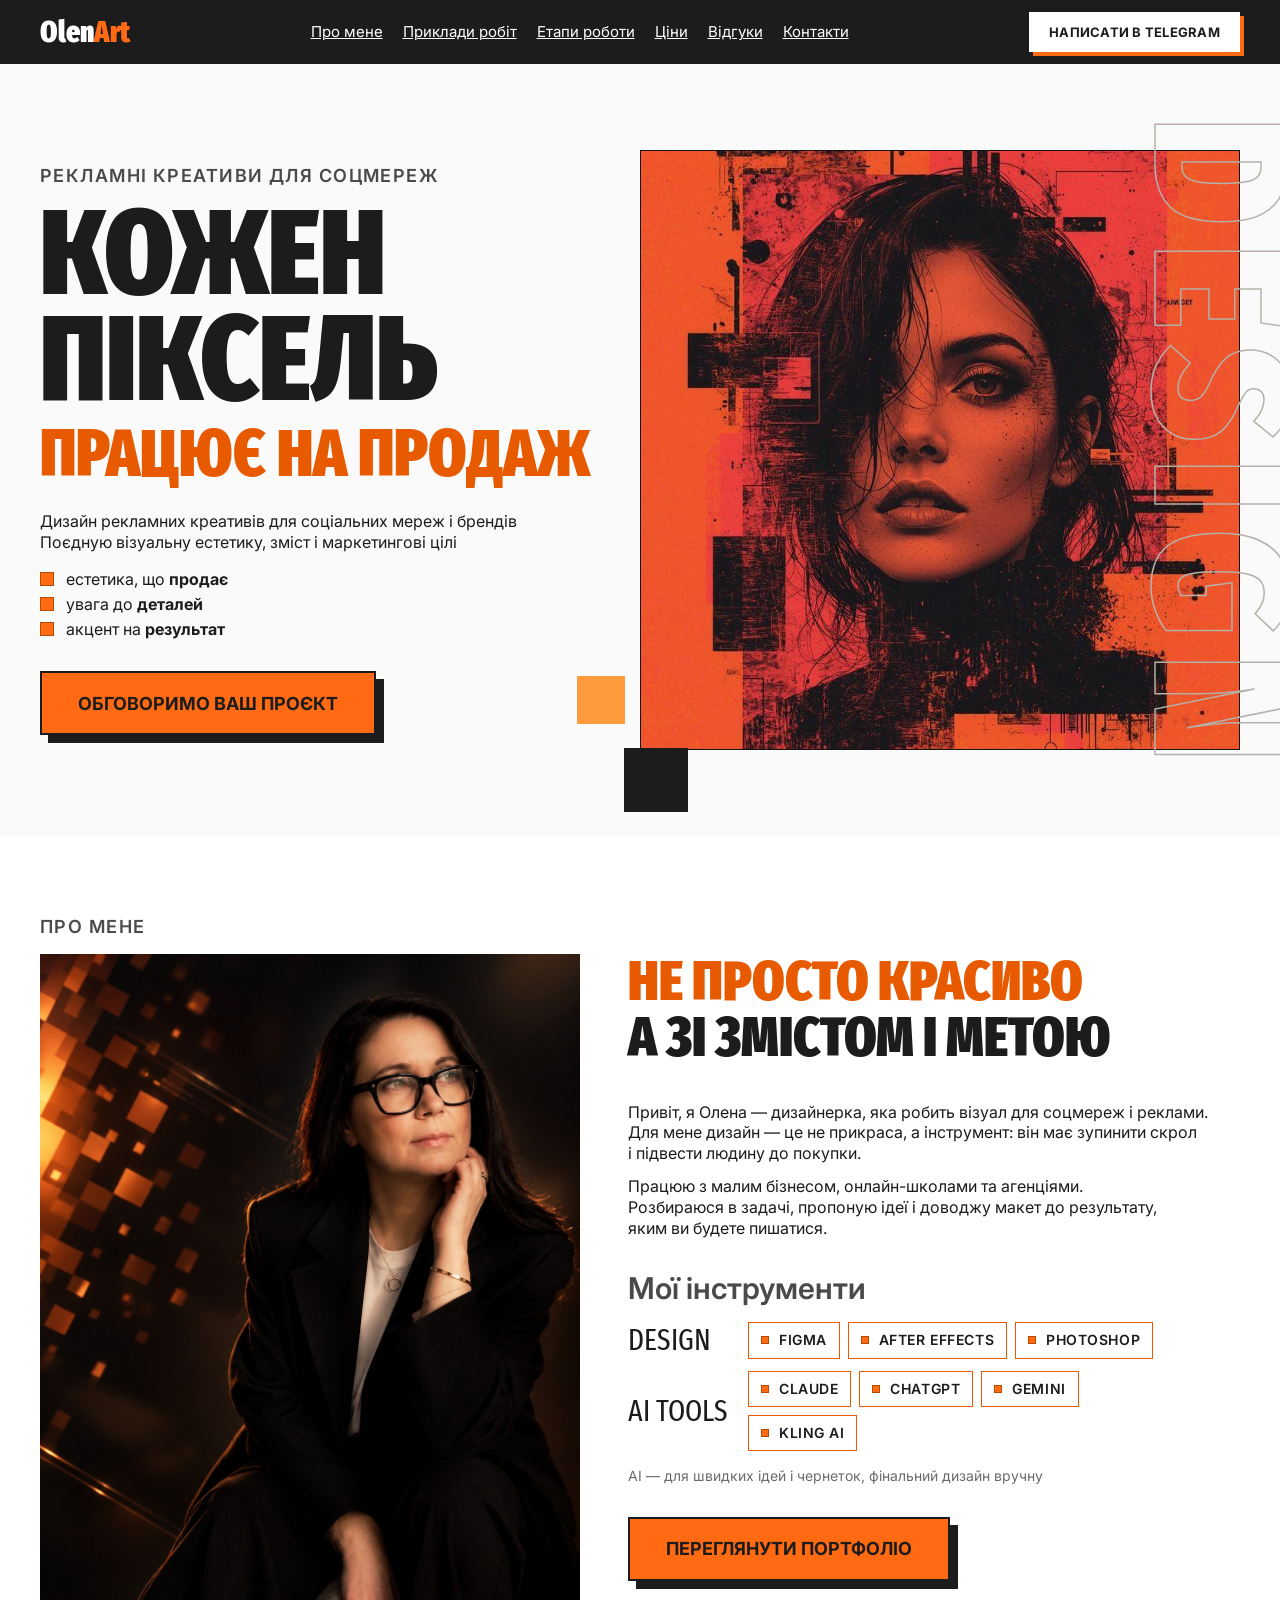
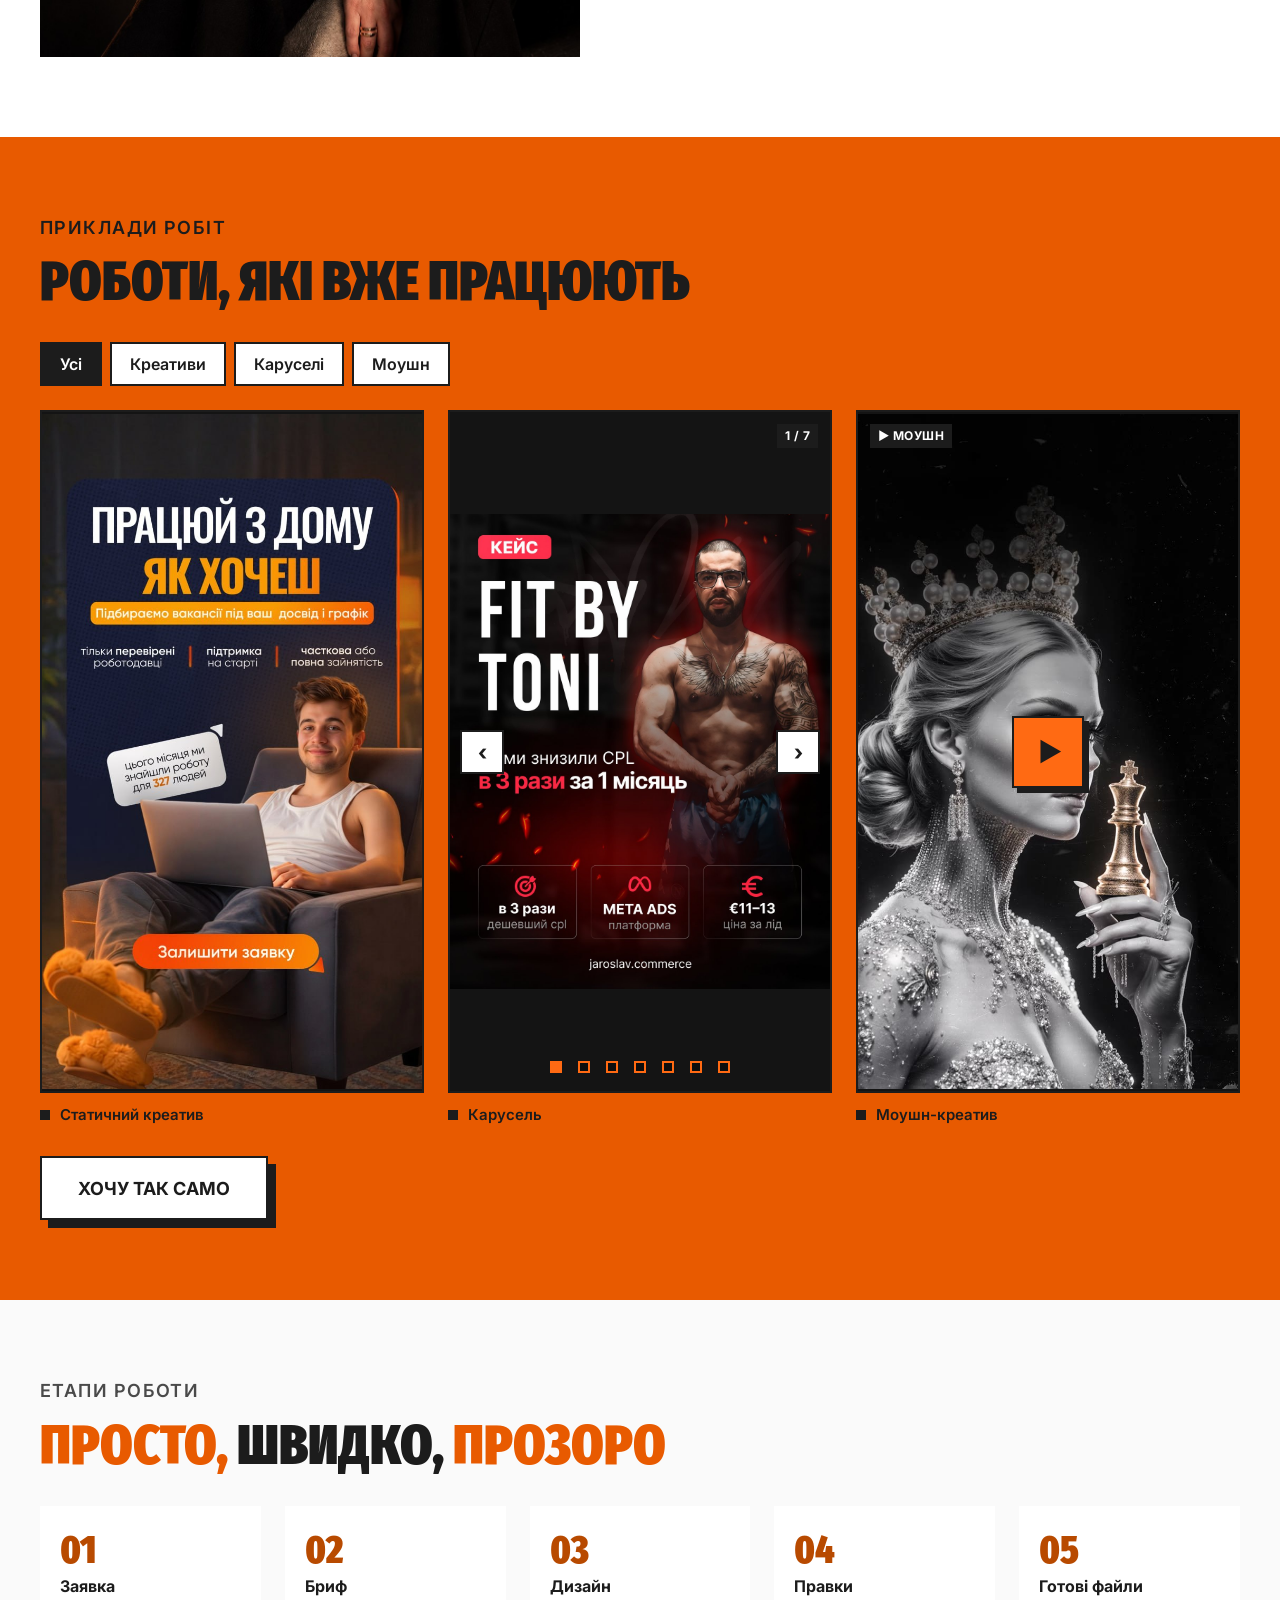
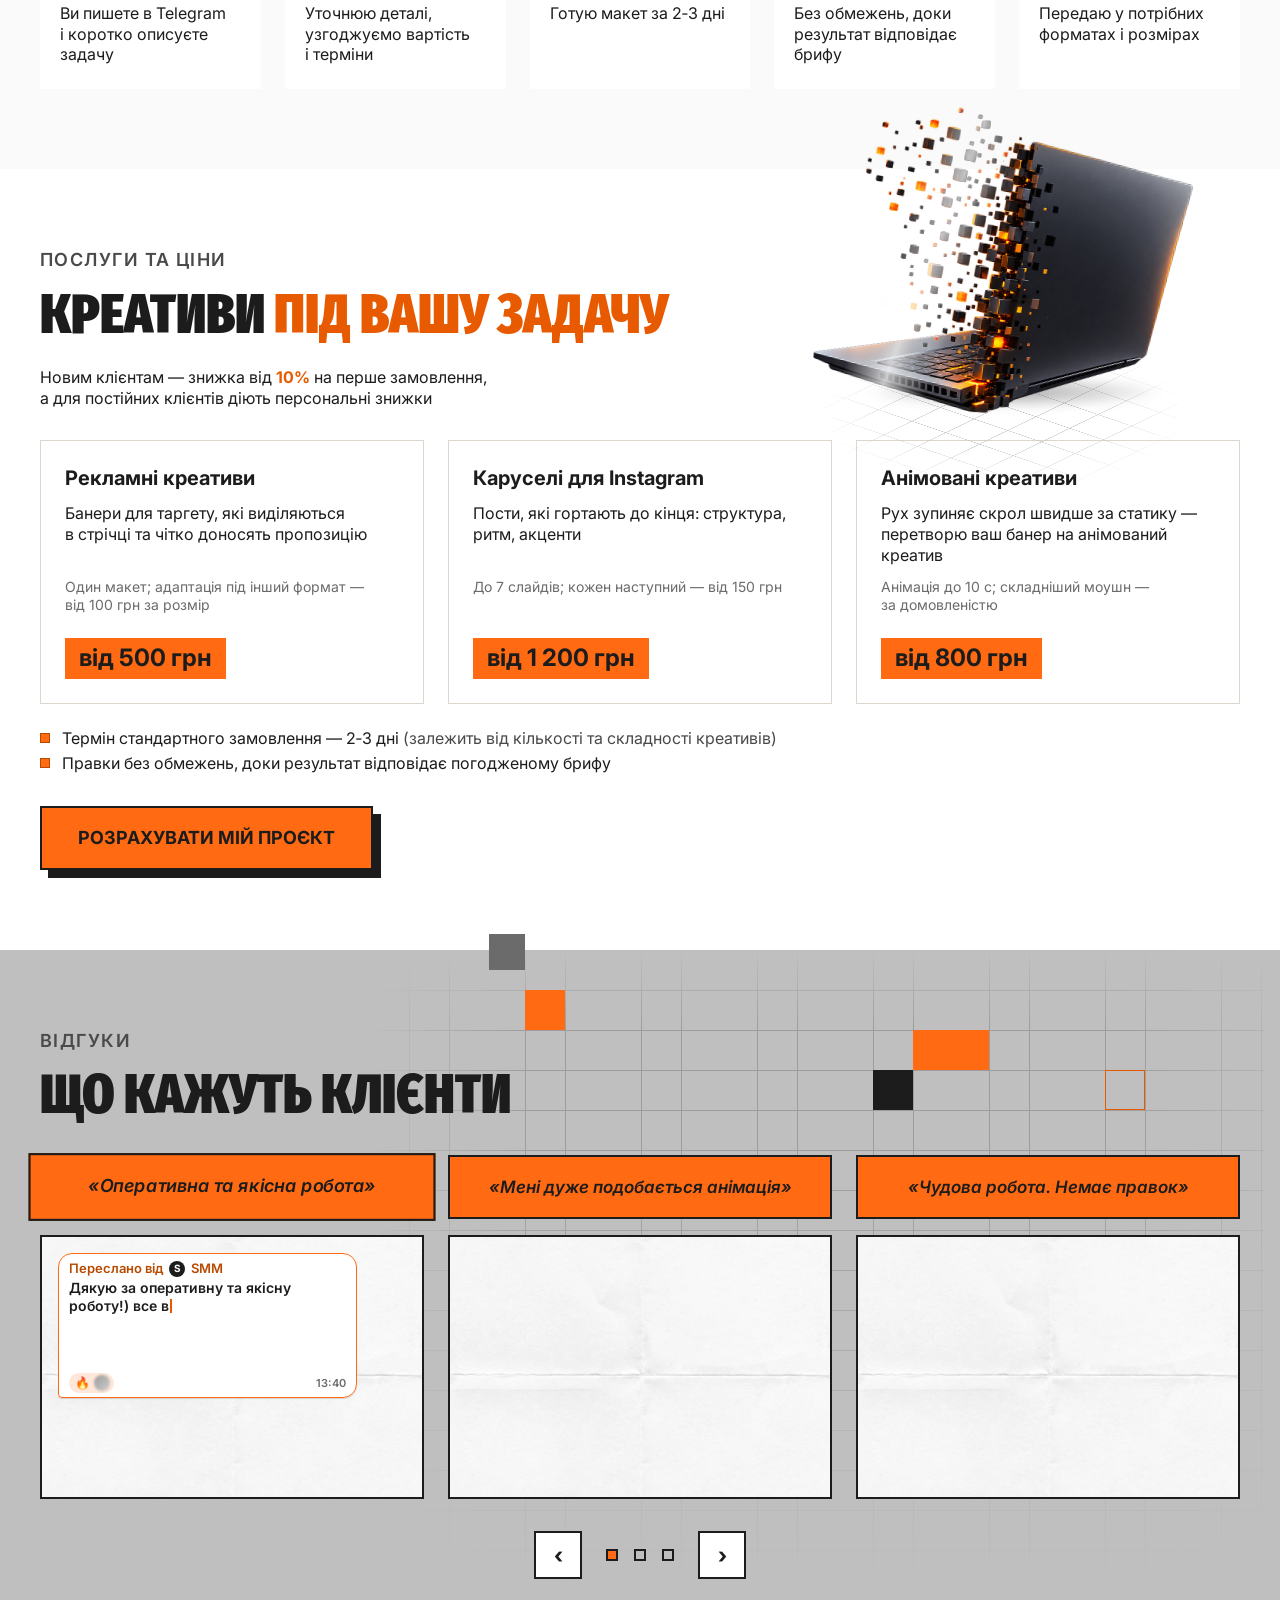
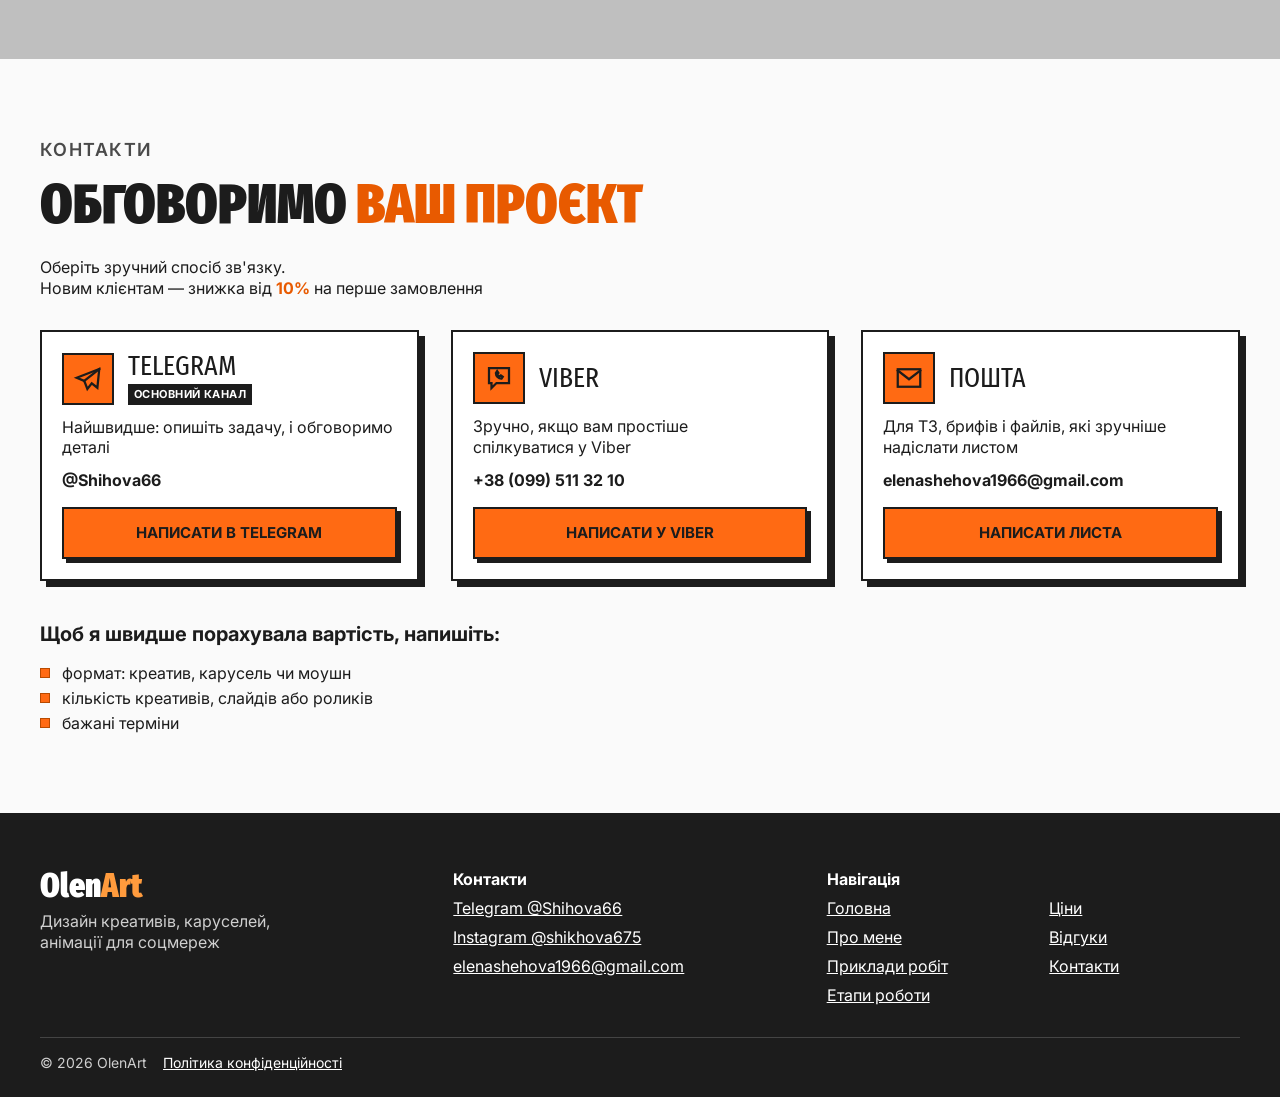
==== commit c74d544c: "Правки головної і сторінки робіт - Перший екран: слоган більше не заходить під фото на ширинах 1025–" ====
--- a/index.html
+++ b/index.html
@@ -4,7 +4,7 @@
   <meta charset="UTF-8">
   <meta name="viewport" content="width=device-width, initial-scale=1">
   <title>OlenArt — рекламні креативи для соцмереж</title>
-  <meta name="description" content="Олена, OlenArt: рекламні креативи, каруселі для Instagram і моушн для соцмереж. Креатив за 1–2 дні, ціни від 500 грн.">
+  <meta name="description" content="Олена, OlenArt: рекламні креативи, каруселі для Instagram і моушн для соцмереж. Креатив за 2–3 дні, ціни від 500 грн.">
   <!-- Поки сайт у розробці; прибрати перед запуском -->
   <meta name="robots" content="noindex">
 
@@ -68,7 +68,7 @@
             <li class="only-desktop rise" style="--d: 0.94s"><span>естетика, що <b>продає</b></span></li>
             <li class="rise" style="--d: 1.04s"><span>увага до <b>деталей</b></span></li>
             <li class="rise" style="--d: 1.14s"><span>акцент на <b>результат</b></span></li>
-            <li class="only-mobile rise" style="--d: 1.02s"><span>макет за <b>1‑2&nbsp;дні</b></span></li>
+            <li class="only-mobile rise" style="--d: 1.02s"><span>макет за <b>2‑3&nbsp;дні</b></span></li>
           </ul>
           <div class="section__action rise" style="--d: 1.26s">
             <a class="btn btn--block" href="#contacts">Обговоримо ваш проєкт</a>
@@ -210,7 +210,7 @@
           </li>
           <li class="process__step">
             <span class="process__num" aria-hidden="true" style="--d: 1.06s">03</span>
-            <span class="process__body"><b>Дизайн</b><span>Готую макет за 1‑2&nbsp;дні</span></span>
+            <span class="process__body"><b>Дизайн</b><span>Готую макет за 2‑3&nbsp;дні</span></span>
           </li>
           <li class="process__step">
             <span class="process__num" aria-hidden="true" style="--d: 1.24s">04</span>
@@ -257,14 +257,14 @@
           </li>
           <li class="service">
             <h3>Анімовані креативи</h3>
-            <p class="service__text">Рух привертає увагу швидше за&nbsp;статику&nbsp;— оживлю ваш банер або рекламу</p>
+            <p class="service__text">Рух зупиняє скрол швидше за&nbsp;статику&nbsp;— перетворю ваш банер на&nbsp;анімований креатив</p>
             <p class="note service__note">Анімація до&nbsp;10&nbsp;с; складніший моушн&nbsp;— за&nbsp;домовленістю</p>
             <p class="service__price">від&nbsp;800&nbsp;грн</p>
           </li>
         </ul>
 
         <ul class="list-square services__terms">
-          <li>Термін стандартного замовлення&nbsp;— 1–2&nbsp;дні</li>
+          <li><span>Термін стандартного замовлення&nbsp;— 2‑3&nbsp;дні <span class="services__terms-hint">(залежить від&nbsp;кількості та&nbsp;складності креативів)</span></span></li>
           <li>Правки без&nbsp;обмежень, доки результат відповідає погодженому брифу</li>
         </ul>
 
--- a/assets/css/components.css
+++ b/assets/css/components.css
@@ -100,15 +100,18 @@
   gap: 4px;
 }
 
+/* Квадратик стоїть навпроти першого рядка, навіть якщо пункт переноситься */
 .list-square li {
   display: flex;
-  align-items: center;
+  align-items: flex-start;
   gap: 12px;
 }
 
 .list-square li::before {
   content: "";
   flex: none;
+  margin-top: calc((1.5em - var(--dot, 10px)) / 2);
+  margin-top: calc((1lh - var(--dot, 10px)) / 2);
   width: var(--dot, 10px);
   height: var(--dot, 10px);
   background: var(--c-accent);
--- a/assets/css/sections.css
+++ b/assets/css/sections.css
@@ -302,7 +302,8 @@
 
   .hero__inner {
     display: grid;
-    grid-template-columns: minmax(0, 560px) minmax(0, 600px);
+    /* Колонка з текстом не стискається (слоган в один рядок), на вужчих екранах зменшується постер */
+    grid-template-columns: 560px minmax(0, 600px);
     justify-content: space-between;
     align-items: center;
     gap: 32px;
@@ -490,12 +491,22 @@
     font-size: 30px;
   }
 
+  /* Назва групи і плашки завжди в одному рядку; якщо плашки не вміщаються, вони переносяться у своїй колонці */
   .tools__row {
     display: flex;
-    flex-wrap: wrap;
     align-items: center;
-    gap: 20px;
+    gap: 16px;
     margin-top: 16px;
+  }
+
+  .tools__row .chips {
+    flex: 1 1 auto;
+    min-width: 0;
+    gap: 8px;
+  }
+
+  .tools__row .chip {
+    padding-inline: 12px;
   }
 
   .tools__row + .tools__row {
@@ -503,13 +514,13 @@
   }
 
   .tools__group {
-    flex: 0 0 120px;
+    flex: 0 0 104px;
     margin: 0;
     font-size: 30px;
   }
 
   .tools__note {
-    margin-left: 140px;
+    margin-top: 16px;
   }
 
   .about__body .section__action {
@@ -964,6 +975,11 @@
 
 .services__terms {
   margin-top: 24px;
+}
+
+/* Примітка в дужках біля терміну — трохи приглушена */
+.services__terms-hint {
+  opacity: 0.8;
 }
 
 /* Ноутбук із сіткою-підлогою і відблиском — лише десктоп */
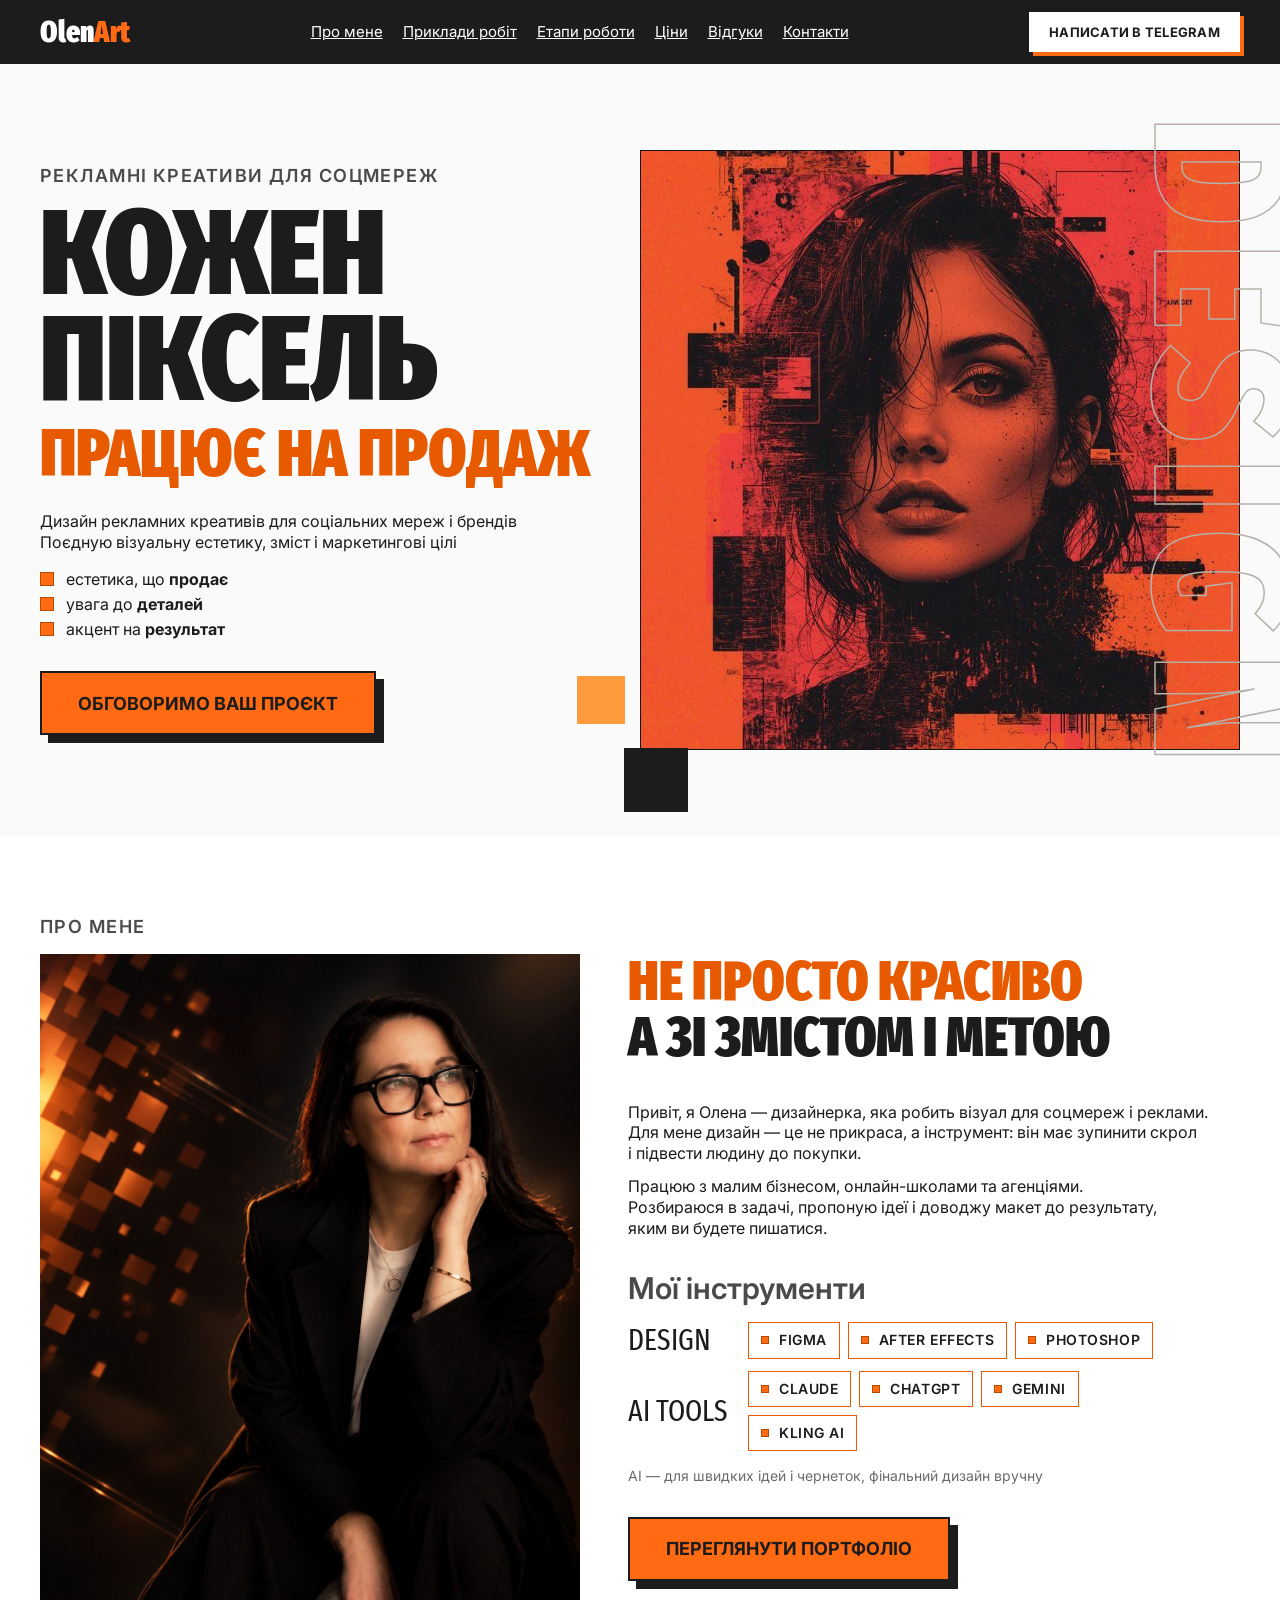
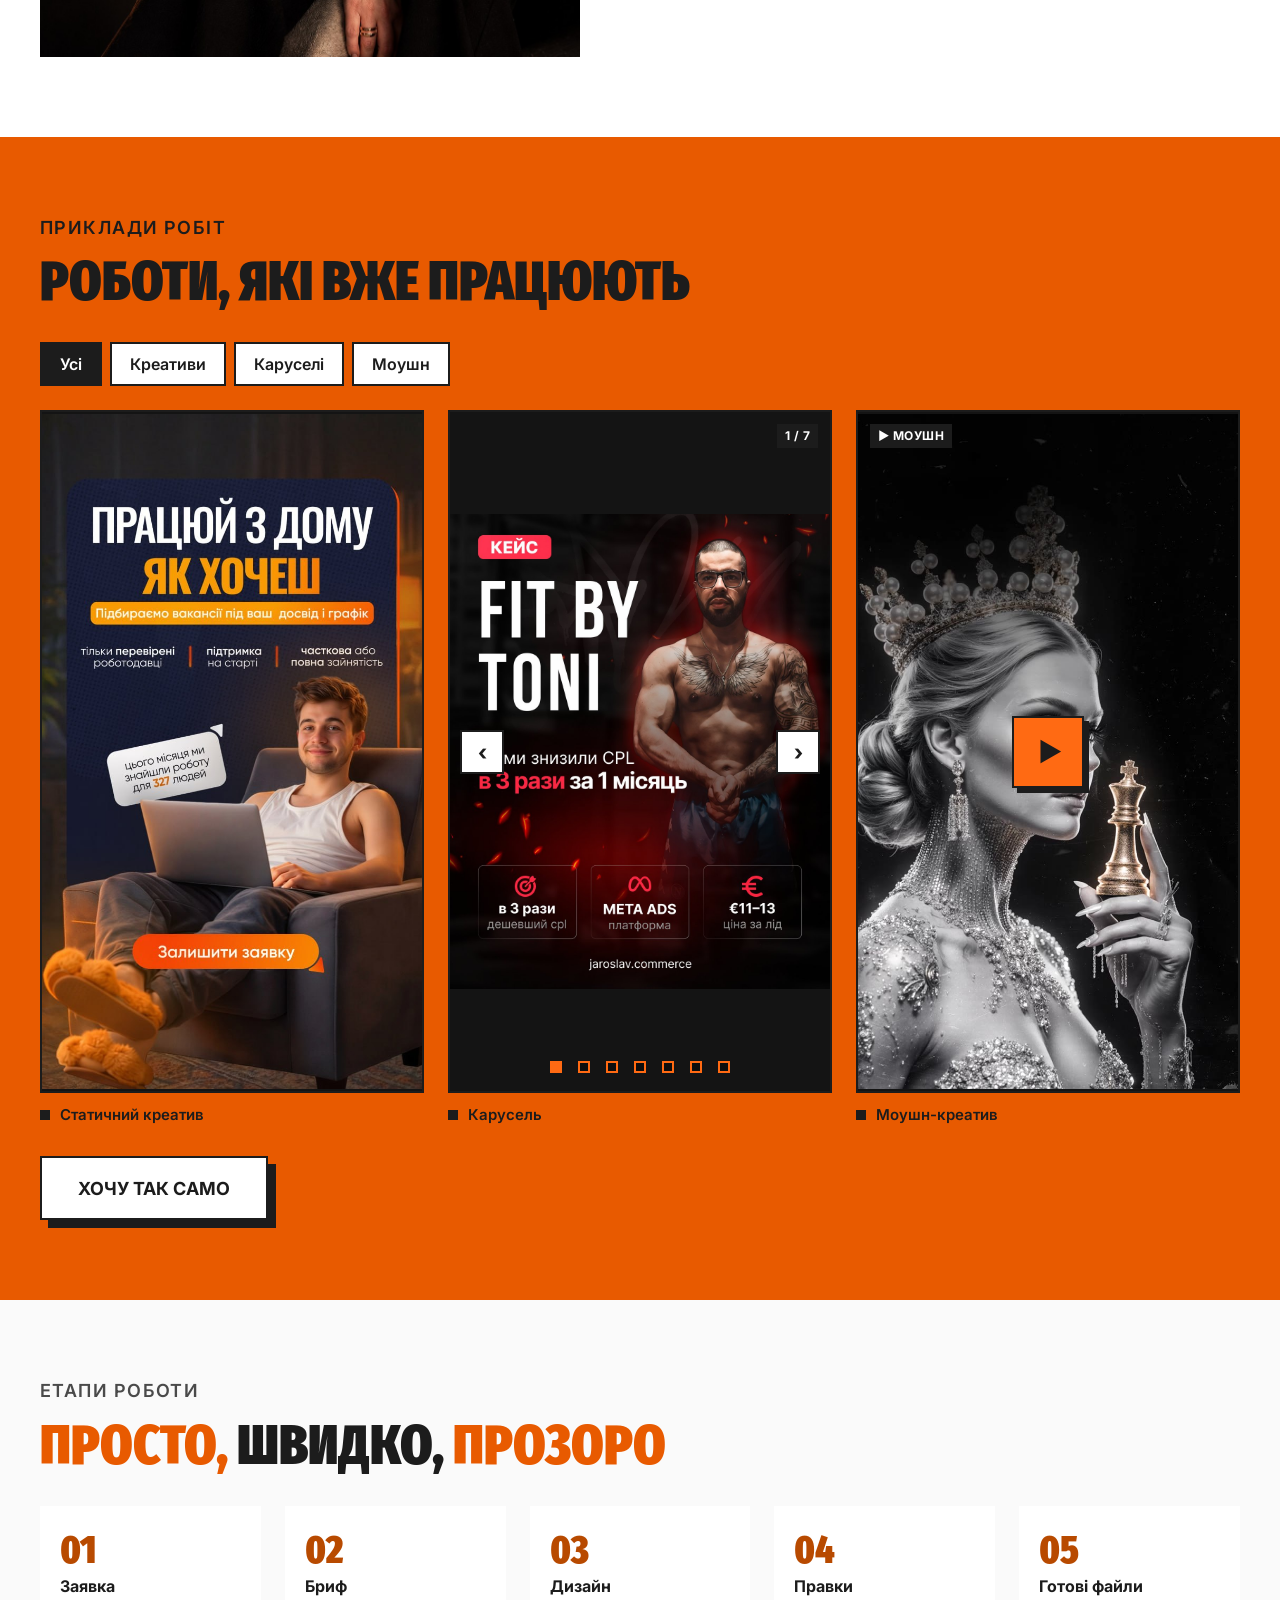
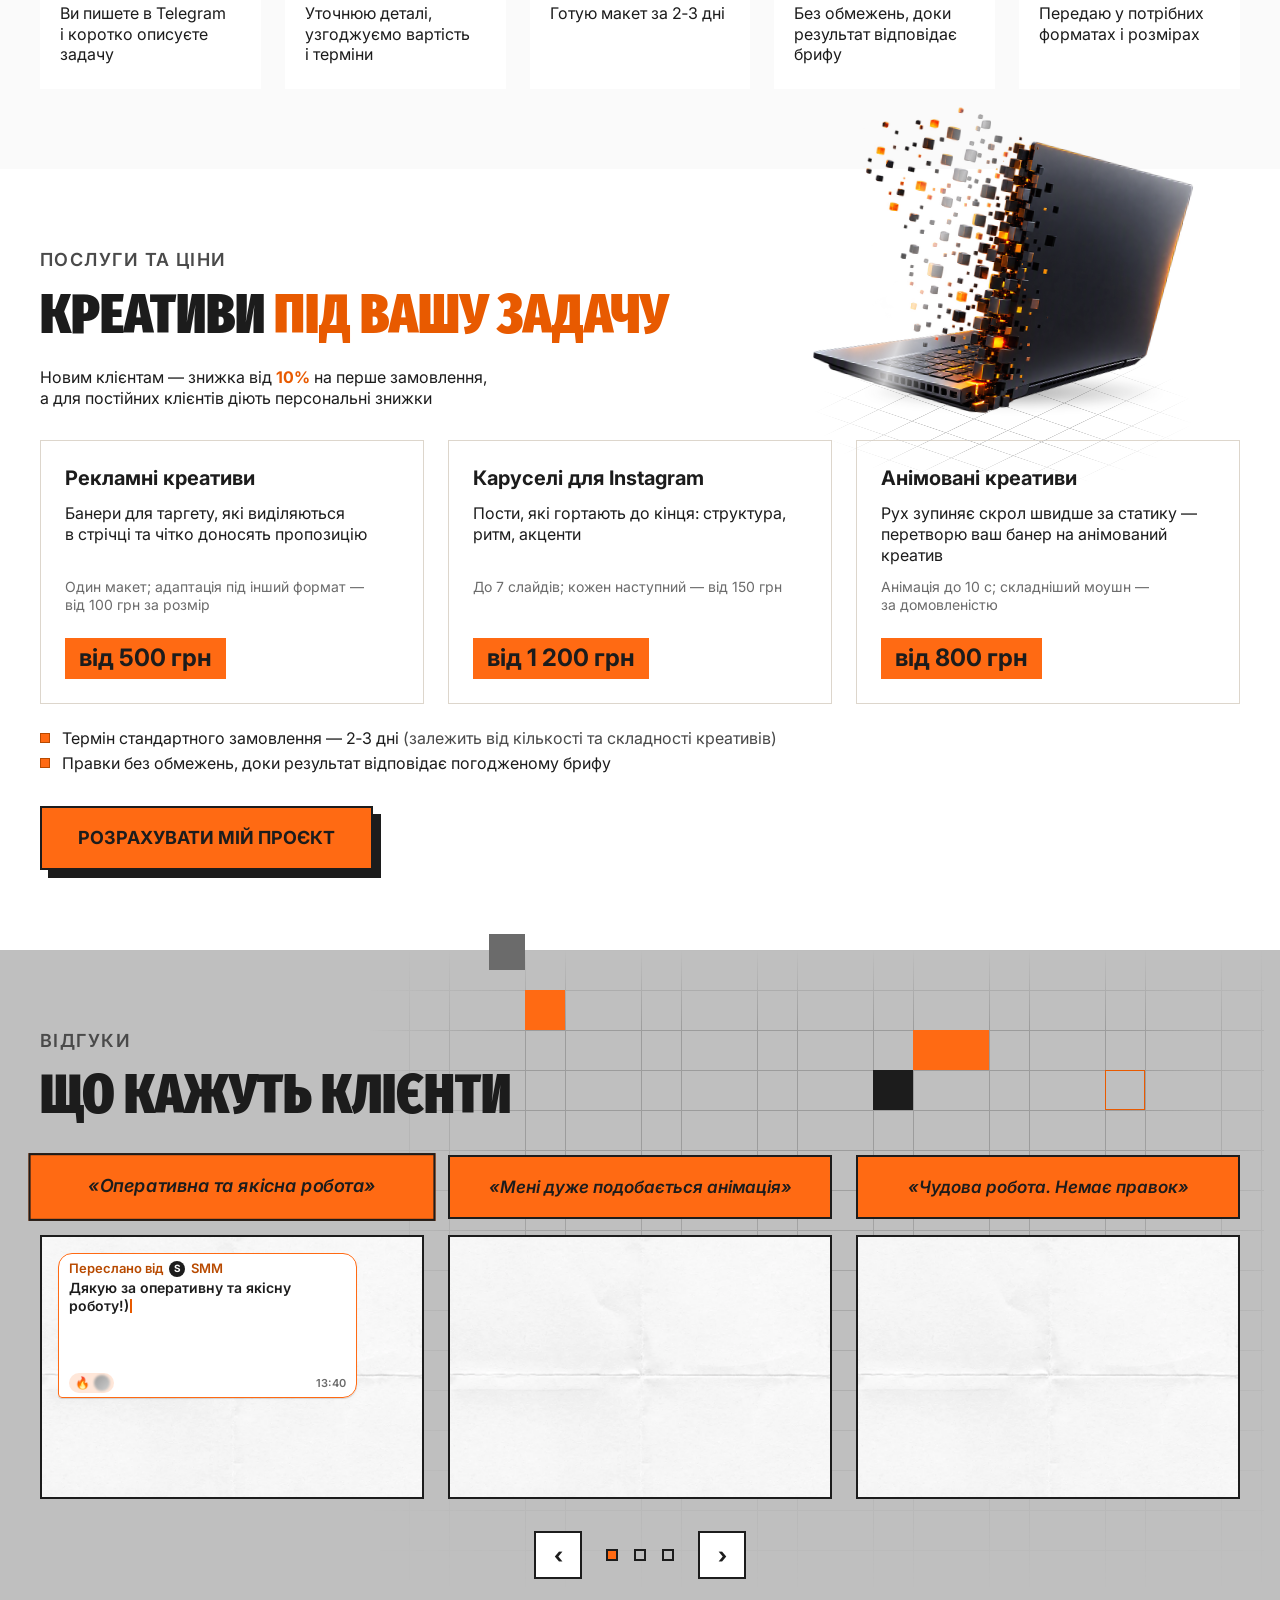
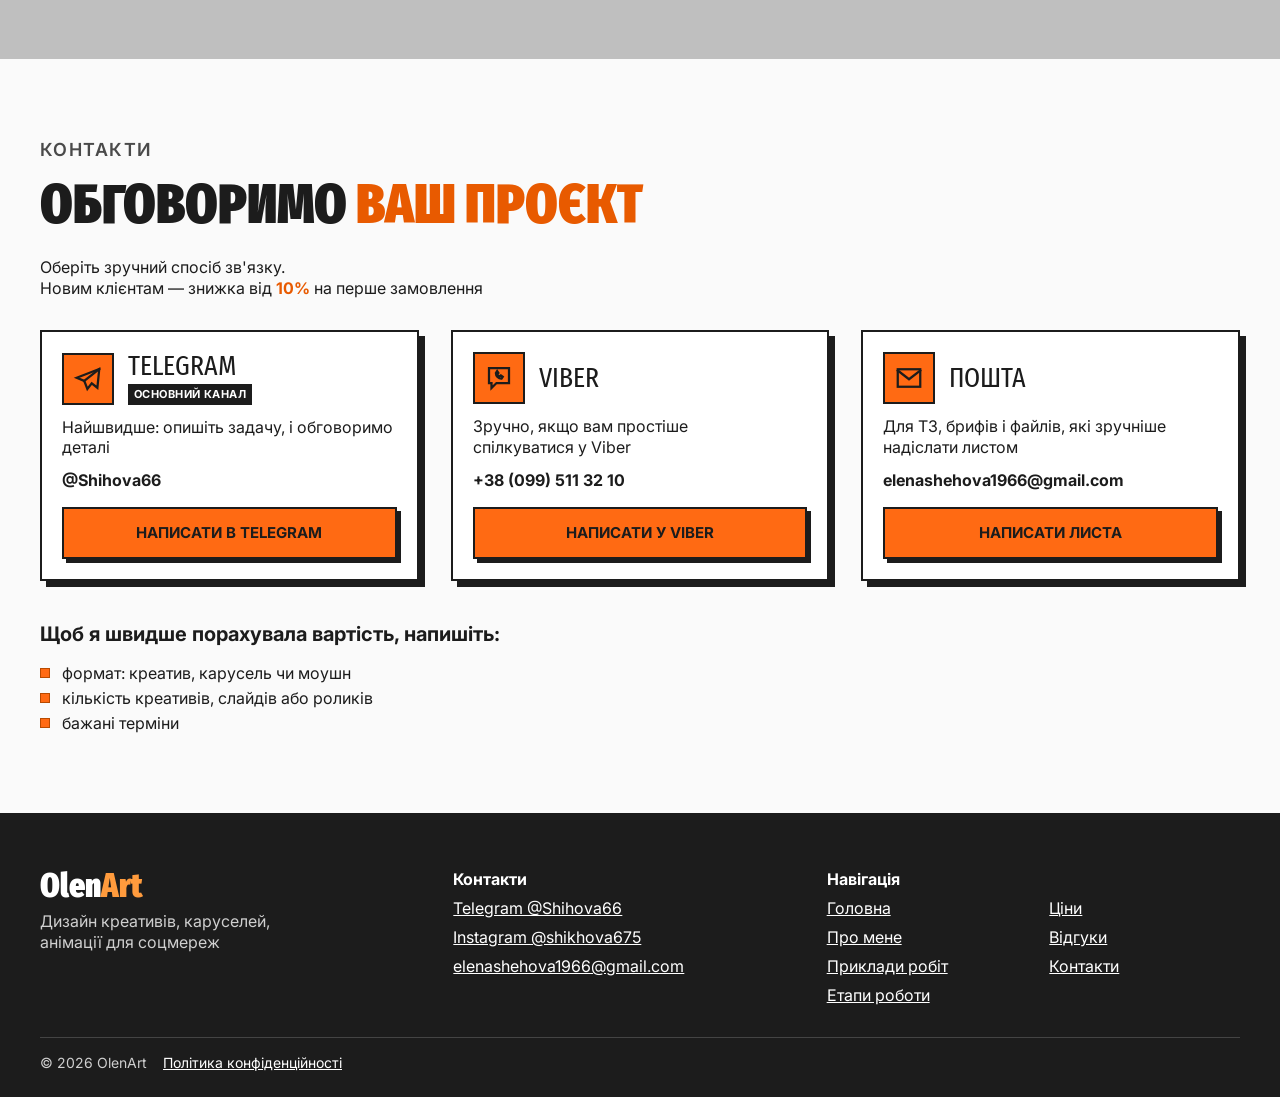
==== commit 0d19113a: "Анімація заголовка «Етапів роботи», сторінки політики і 404 - «Етапи роботи»: слова заголовка з'явля" ====
--- a/index.html
+++ b/index.html
@@ -197,7 +197,7 @@
       <div class="container">
         <div class="section__head">
           <p class="section__label">Етапи роботи</p>
-          <h2 id="process-title" class="process__title"><span class="accent">Просто,</span> швидко, <span class="accent">прозоро</span></h2>
+          <h2 id="process-title" class="process__title"><span class="process__word accent" style="--d: 0s">Просто,</span> <span class="process__word" style="--d: 0.18s">швидко,</span> <span class="process__word accent" style="--d: 0.36s">прозоро</span></h2>
         </div>
         <ol class="process__steps">
           <li class="process__step">
--- a/assets/css/sections.css
+++ b/assets/css/sections.css
@@ -888,13 +888,12 @@
   gap: 4px;
 }
 
-.js .process__title {
-  opacity: 0;
-  transform: scale(0.92);
-  transform-origin: left center;
-  transition: opacity 0.9s ease, transform 0.9s cubic-bezier(0.2, 0.7, 0.2, 1);
-}
-
+/* Слова заголовка з'являються по черзі, як і цифри етапів */
+.process__word {
+  display: inline-block;
+}
+
+.js .process__word,
 .js .process__num {
   opacity: 0;
   transform: scale(0.5);
@@ -902,7 +901,7 @@
   transition: opacity 0.6s ease var(--d, 0s), transform 0.6s cubic-bezier(0.2, 0.7, 0.2, 1.3) var(--d, 0s);
 }
 
-.js .process.is-on .process__title,
+.js .process.is-on .process__word,
 .js .process.is-on .process__num {
   opacity: 1;
   transform: none;
@@ -932,7 +931,7 @@
 }
 
 @media (prefers-reduced-motion: reduce) {
-  .js .process__title,
+  .js .process__word,
   .js .process__num {
     opacity: 1;
     transform: none;
@@ -1628,6 +1627,194 @@
   }
 }
 
+/* ---------- Політика конфіденційності (privacy.html) ---------- */
+.legal__inner {
+  max-width: calc(800px + 2 * var(--gutter));
+}
+
+.legal__title {
+  margin-top: var(--sp-label-title);
+  font-size: var(--fs-h2);
+}
+
+.legal .section__head .note {
+  margin-top: 12px;
+}
+
+.legal__summary {
+  padding: 20px;
+  background: var(--c-bg);
+  border: var(--border);
+  box-shadow: var(--shadow-offset) var(--shadow-offset) 0 var(--c-accent);
+}
+
+.legal__summary h2 {
+  font-size: 28px;
+  margin-bottom: 12px;
+}
+
+.legal__body {
+  margin-top: 40px;
+}
+
+.legal__body h2 {
+  margin-top: 36px;
+  margin-bottom: 12px;
+  font-size: 28px;
+}
+
+.legal__body h2:first-child {
+  margin-top: 0;
+}
+
+.legal__body p + p,
+.legal__body ul + p,
+.legal__body p + ul {
+  margin-top: var(--sp-paragraph);
+}
+
+.legal__body a,
+.legal__summary a {
+  color: var(--c-accent-text);
+  text-decoration: underline;
+  text-underline-offset: 3px;
+  overflow-wrap: anywhere;
+}
+
+.legal__body a:hover {
+  color: var(--c-ink);
+}
+
+.legal .list-square li + li {
+  margin-top: 8px;
+}
+
+@media (min-width: 768px) {
+  .legal__summary {
+    padding: 28px 32px;
+  }
+
+  .legal__summary h2,
+  .legal__body h2 {
+    font-size: 34px;
+  }
+
+  .legal__body {
+    font-size: 17px;
+  }
+}
+
+/* ---------- Сторінка 404 ---------- */
+.not-found {
+  display: flex;
+  align-items: center;
+  min-height: calc(100vh - 160px);
+}
+
+.not-found__inner {
+  display: flex;
+  flex-direction: column;
+  gap: 32px;
+}
+
+.not-found__code {
+  display: flex;
+  align-items: center;
+  gap: 0.08em;
+  font-family: var(--f-display);
+  font-weight: 900;
+  font-size: 160px;
+  line-height: 0.8;
+}
+
+/* «0» з чотирьох пікселів, один з яких випав */
+.not-found__px {
+  position: relative;
+  display: grid;
+  grid-template-columns: repeat(2, 0.26em);
+  grid-template-rows: repeat(2, 0.26em);
+  gap: 0.04em;
+}
+
+.not-found__px i {
+  background: var(--c-ink);
+}
+
+.not-found__px i:nth-child(2) {
+  background: var(--c-accent-strong);
+}
+
+.not-found__px i:nth-child(4) {
+  background: var(--c-accent);
+  animation: nf-fall 4s cubic-bezier(0.5, 0, 0.75, 0) infinite;
+}
+
+@keyframes nf-fall {
+  0%, 30% { transform: translate(0, 0) rotate(0); opacity: 1; }
+  70% { transform: translate(0.12em, 0.9em) rotate(35deg); opacity: 0; }
+  71%, 85% { transform: translate(0, 0); opacity: 0; }
+  100% { transform: translate(0, 0); opacity: 1; }
+}
+
+.not-found__title {
+  margin-top: var(--sp-label-title);
+  font-size: var(--fs-h2);
+}
+
+.not-found__text > p:not(.section__label) {
+  max-width: 480px;
+  margin-top: var(--sp-title-text);
+}
+
+.not-found__actions {
+  display: flex;
+  flex-direction: column;
+  gap: 20px;
+  margin-top: var(--sp-content-button);
+}
+
+/* На 404 футер — лише нижній рядок */
+body:has(.not-found) .site-footer__bottom {
+  margin-top: 0;
+  border-top: 0;
+}
+
+body:has(.not-found) .site-footer {
+  padding-block: 20px;
+}
+
+@media (min-width: 768px) {
+  .not-found__code {
+    font-size: 260px;
+  }
+
+  .not-found__actions {
+    flex-direction: row;
+    gap: 28px;
+  }
+}
+
+@media (min-width: 1024px) {
+  .not-found__inner {
+    flex-direction: row;
+    align-items: center;
+    justify-content: space-between;
+    gap: 64px;
+  }
+
+  .not-found__code {
+    order: 2;
+    font-size: 340px;
+  }
+}
+
+@media (prefers-reduced-motion: reduce) {
+  .not-found__px i:nth-child(4) {
+    animation: none;
+  }
+}
+
+
 @media (prefers-reduced-motion: reduce) {
   .rise,
   .hero__px,
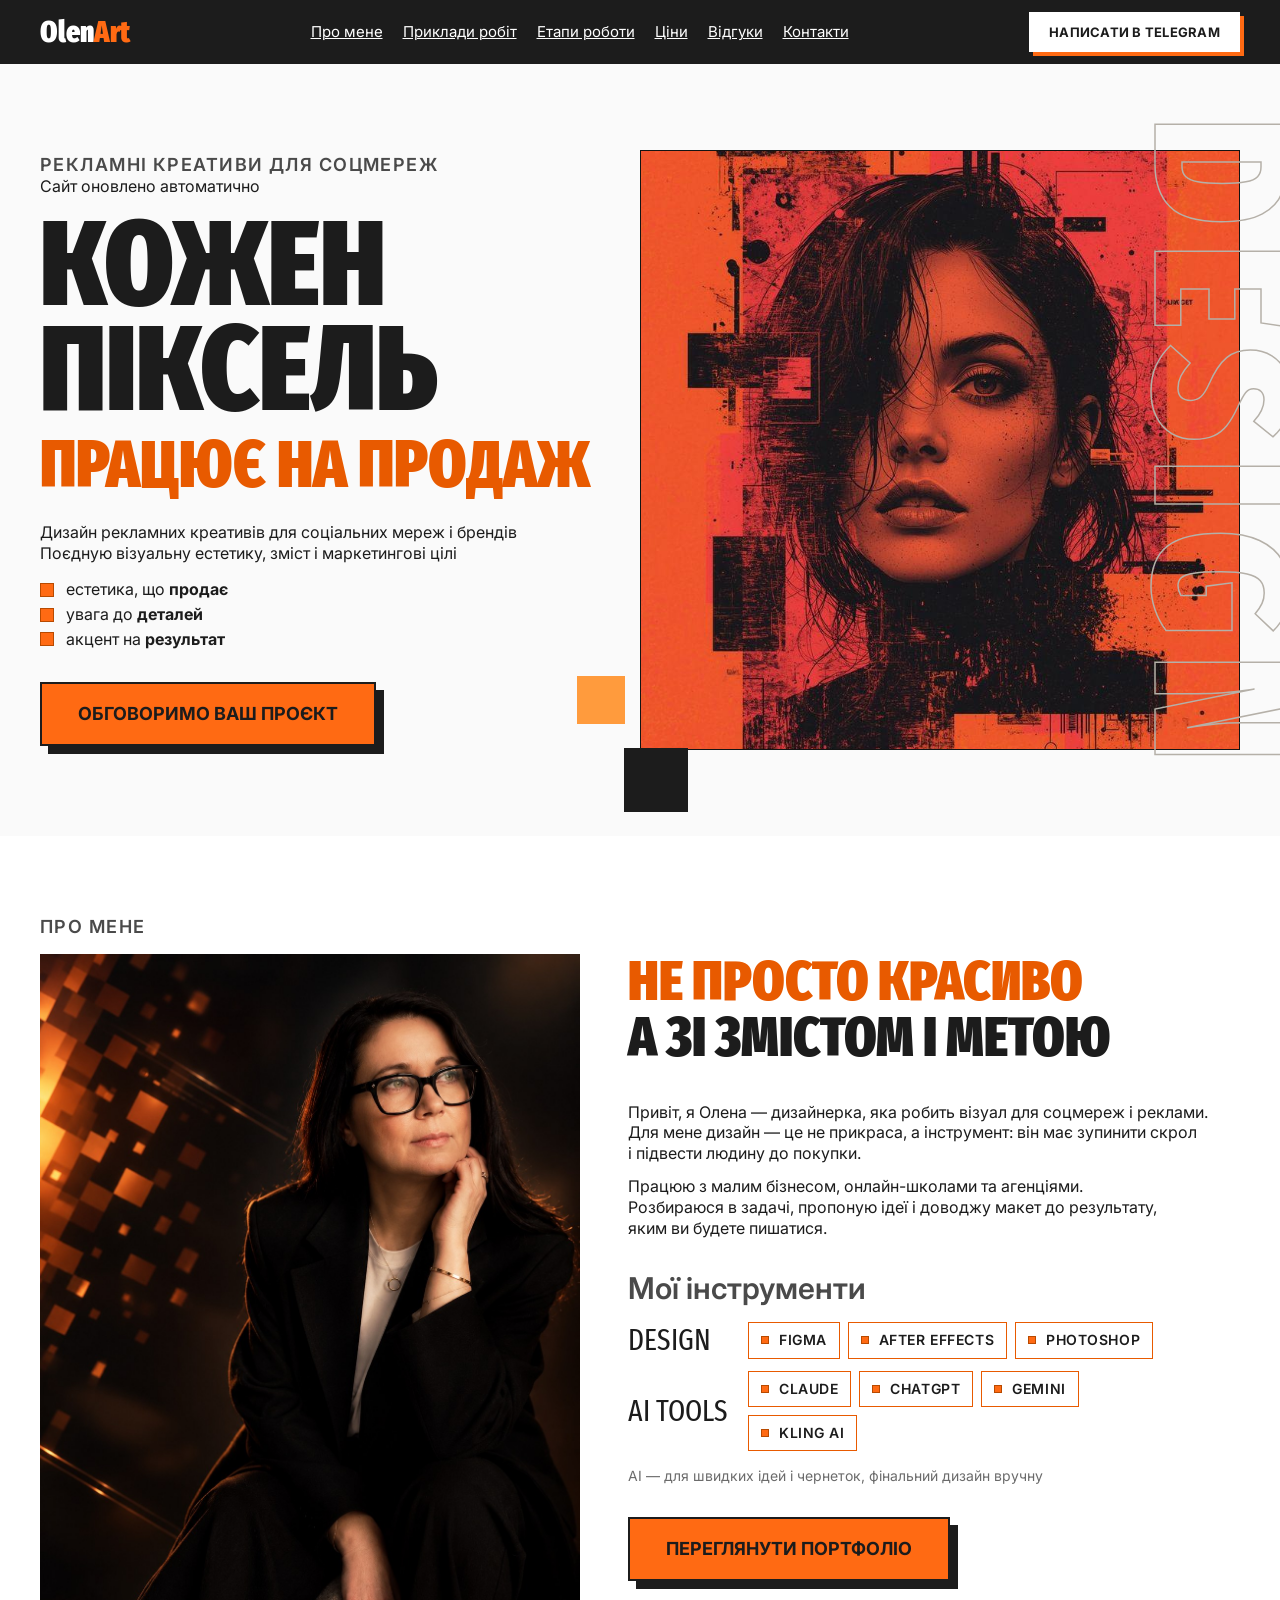
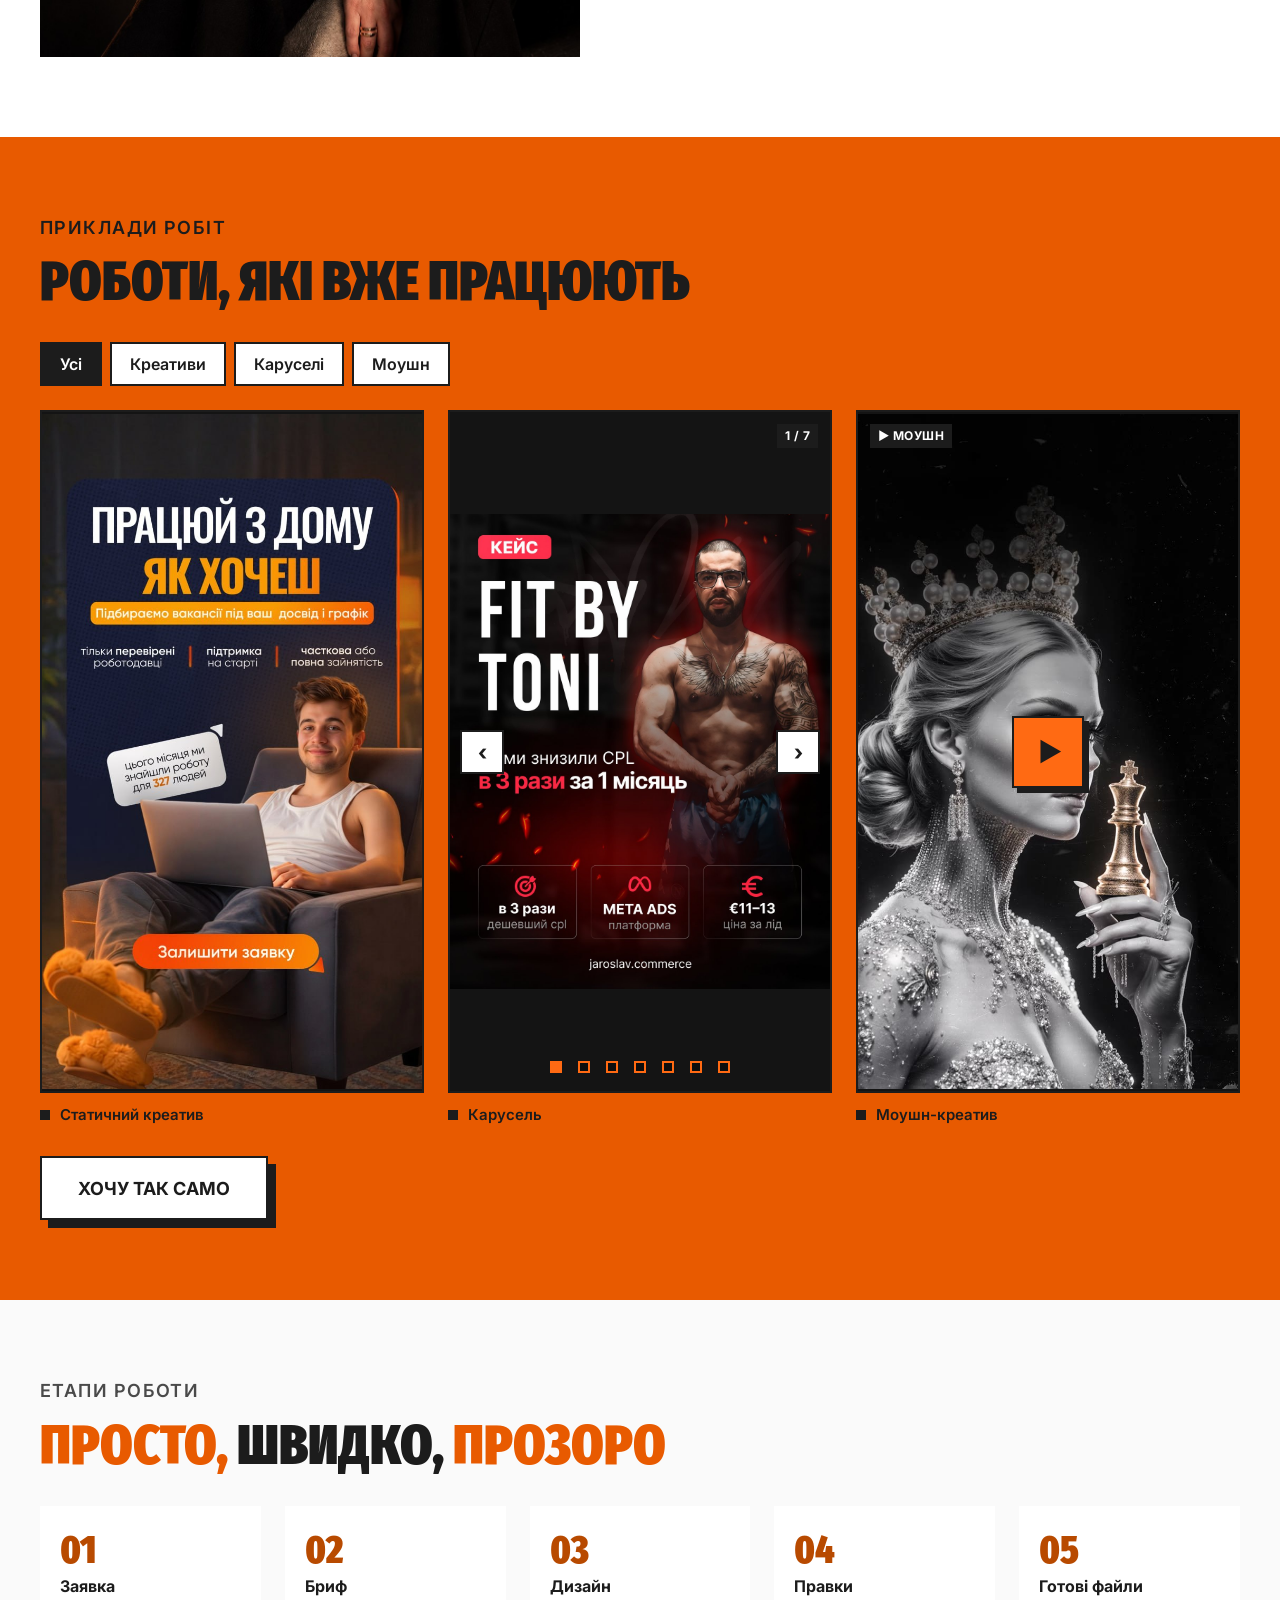
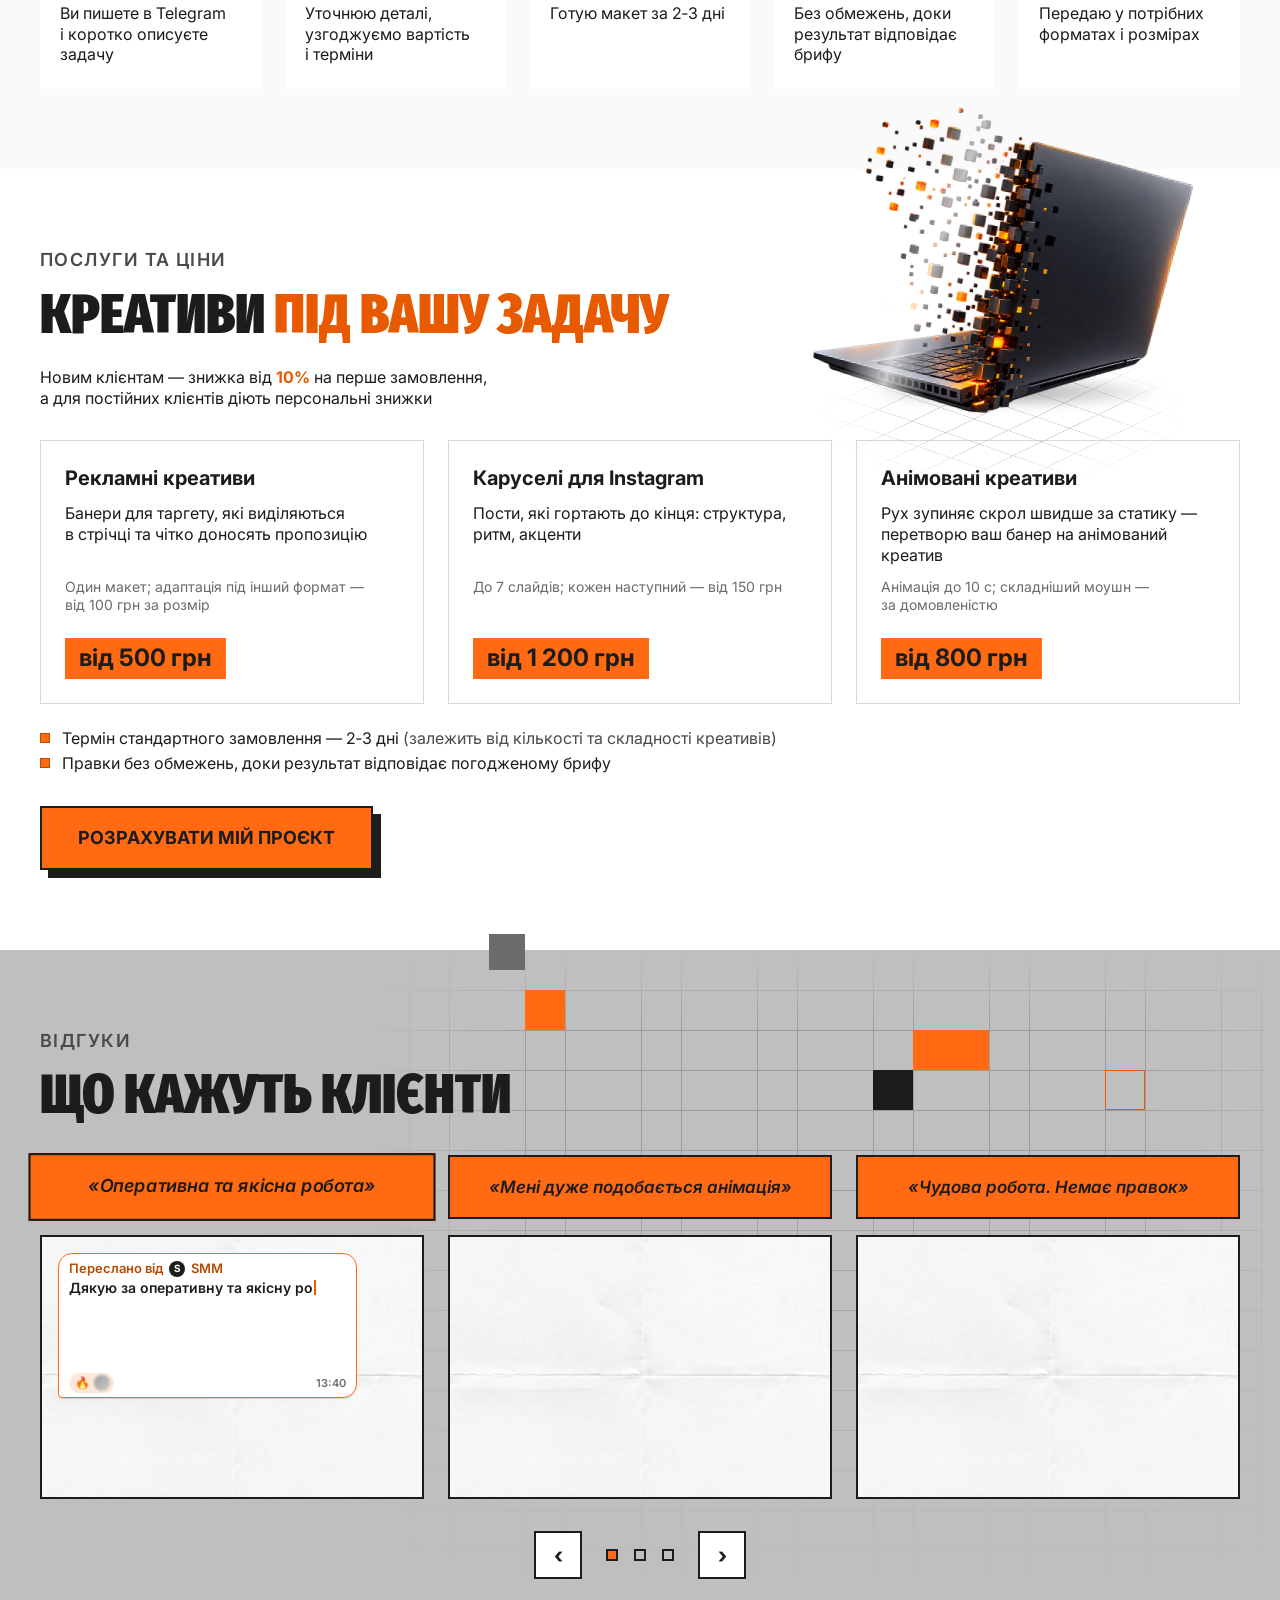
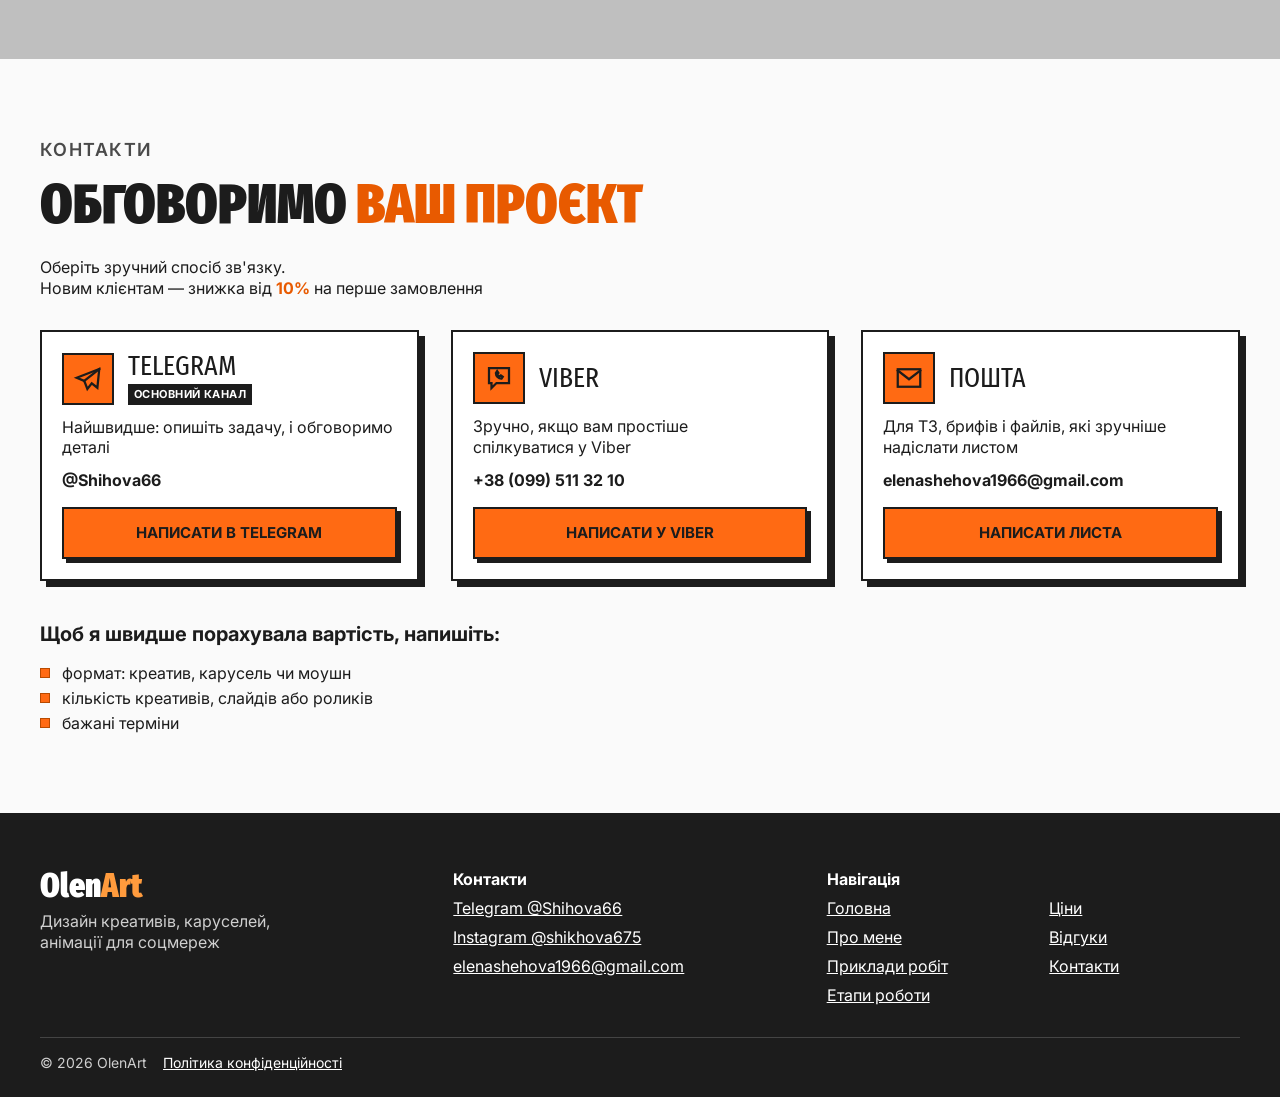
==== commit 90594eb5: "Головна: фраза «Сайт оновлено автоматично» під заголовком Тестовий рядок у першому екрані index.html" ====
--- a/index.html
+++ b/index.html
@@ -55,6 +55,7 @@
       <div class="container hero__inner">
         <div class="hero__text">
           <h1 id="hero-title" class="section__label hero__h1 rise" style="--d: 0.1s">Рекламні креативи для соцмереж</h1>
+          <p>Сайт оновлено автоматично</p>
           <p class="slogan hero__slogan">
             <span class="hero__px hero__px--1" aria-hidden="true"></span>
             <span class="hero__px hero__px--2" aria-hidden="true"></span>
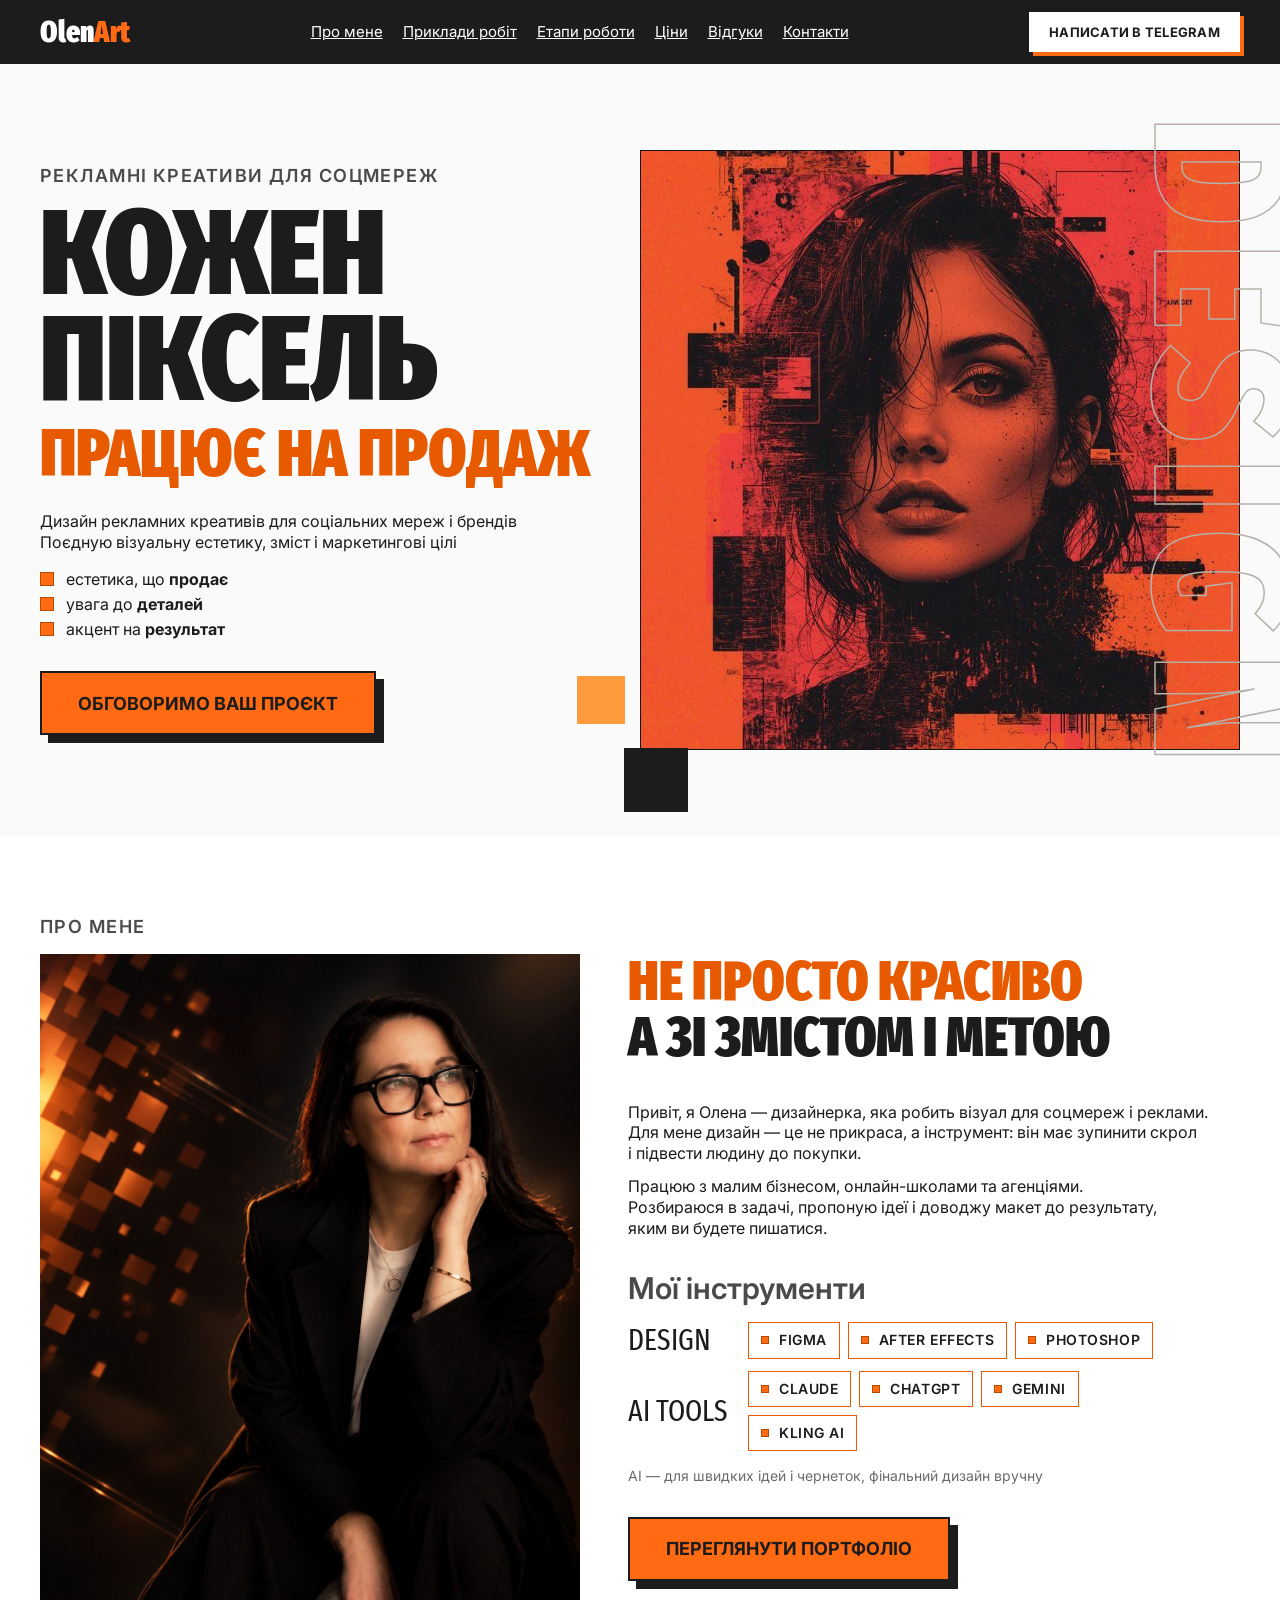
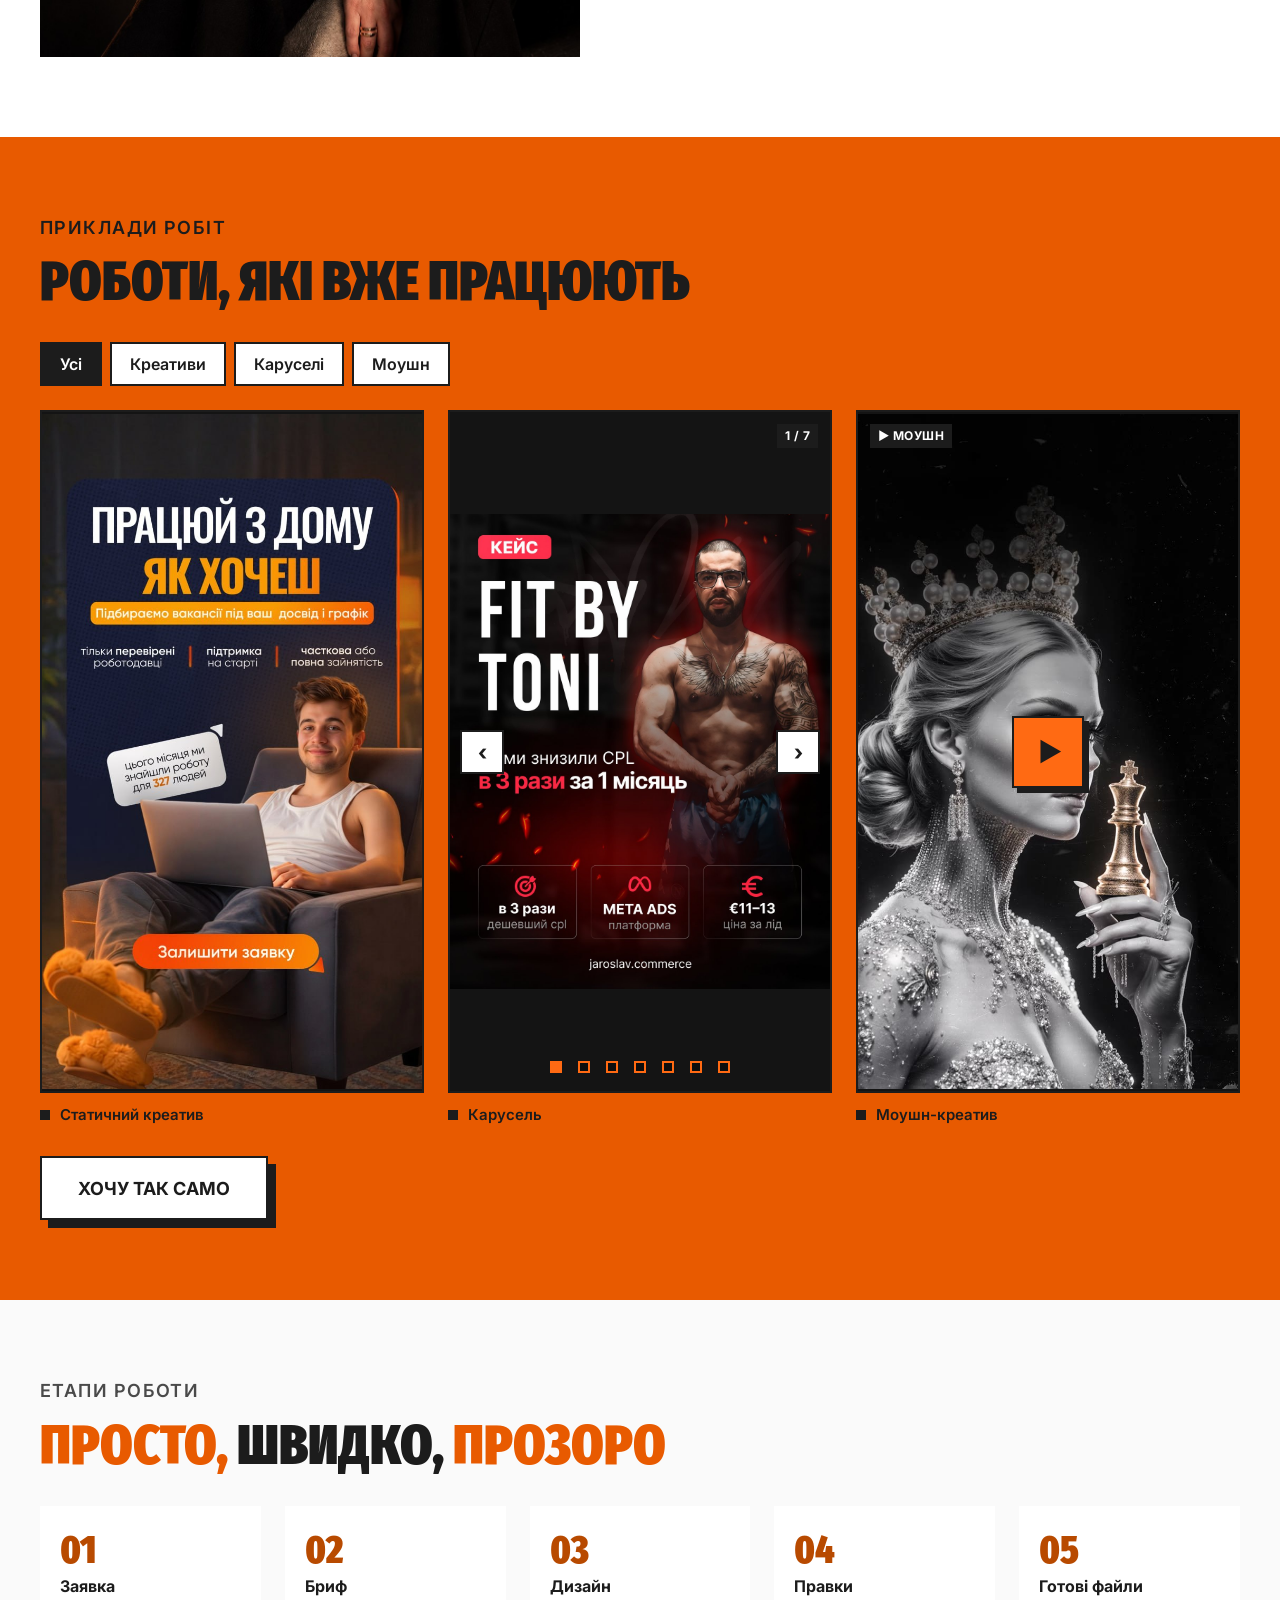
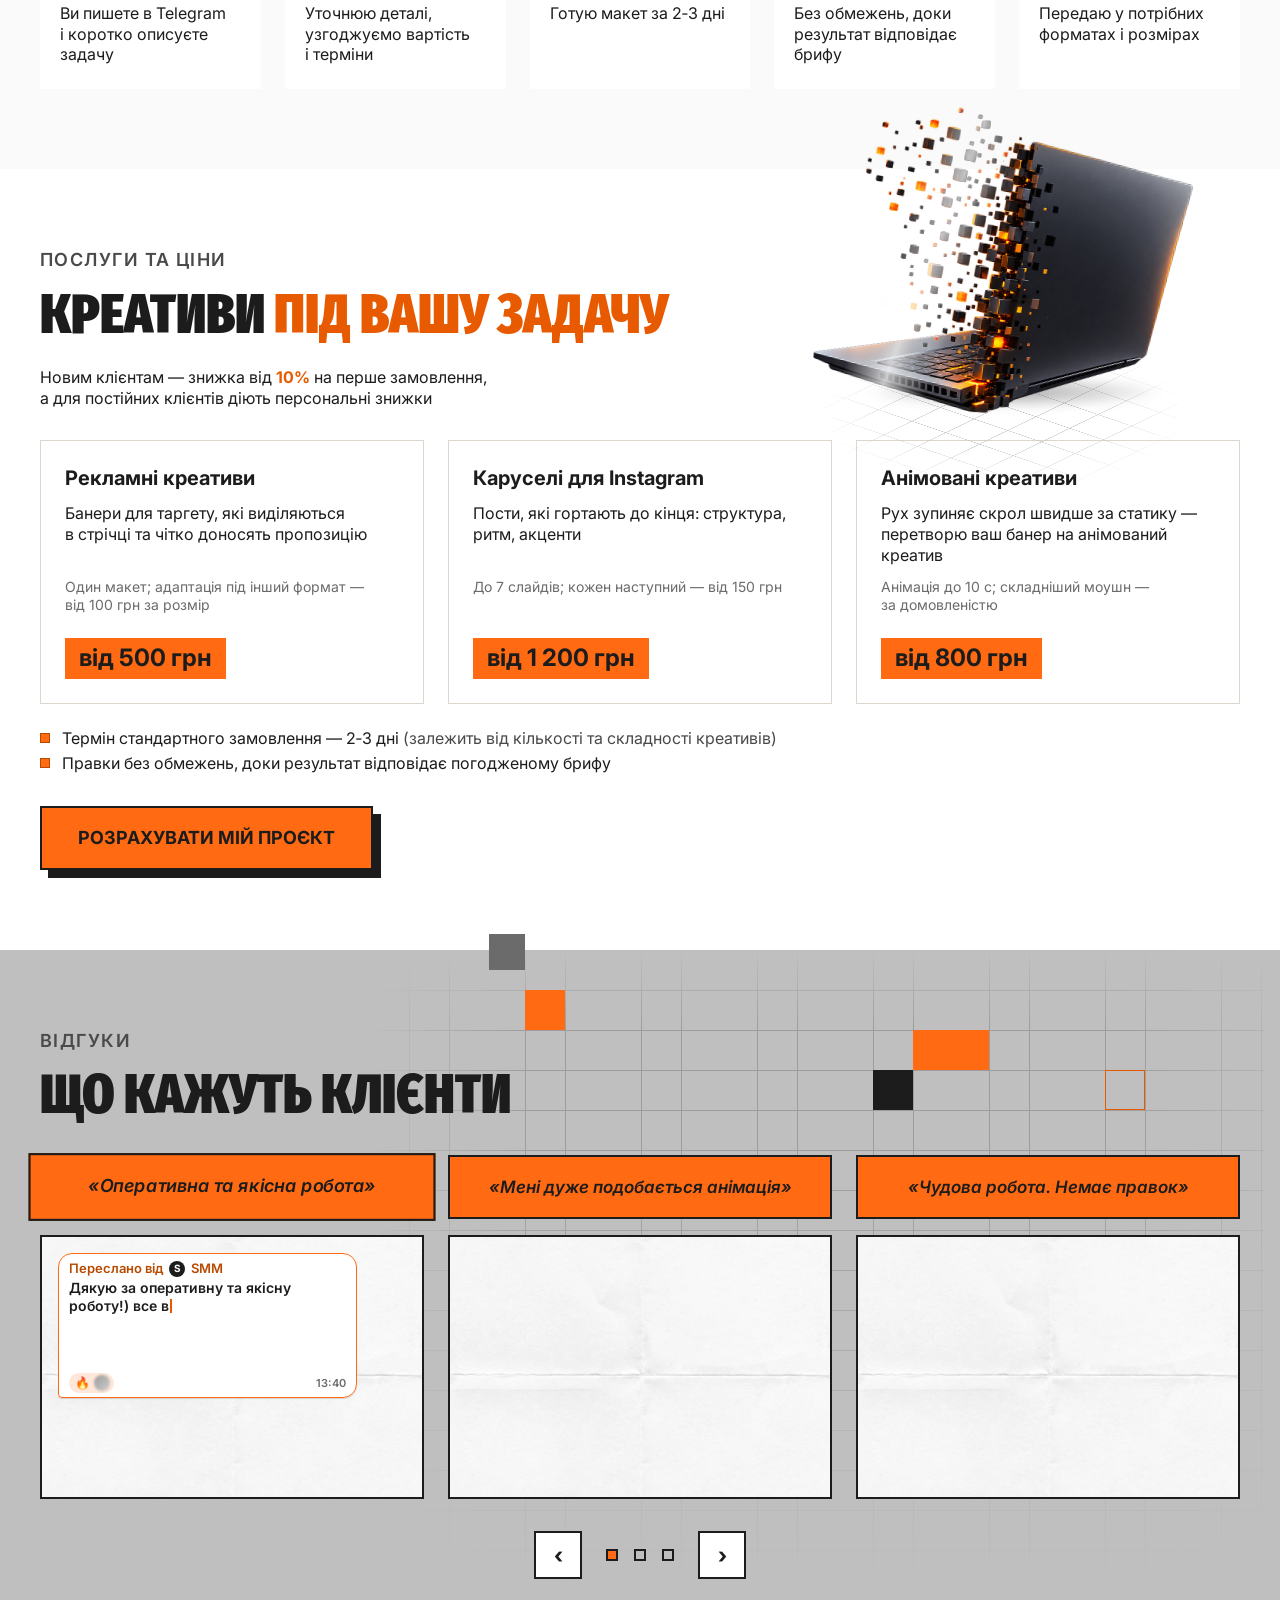
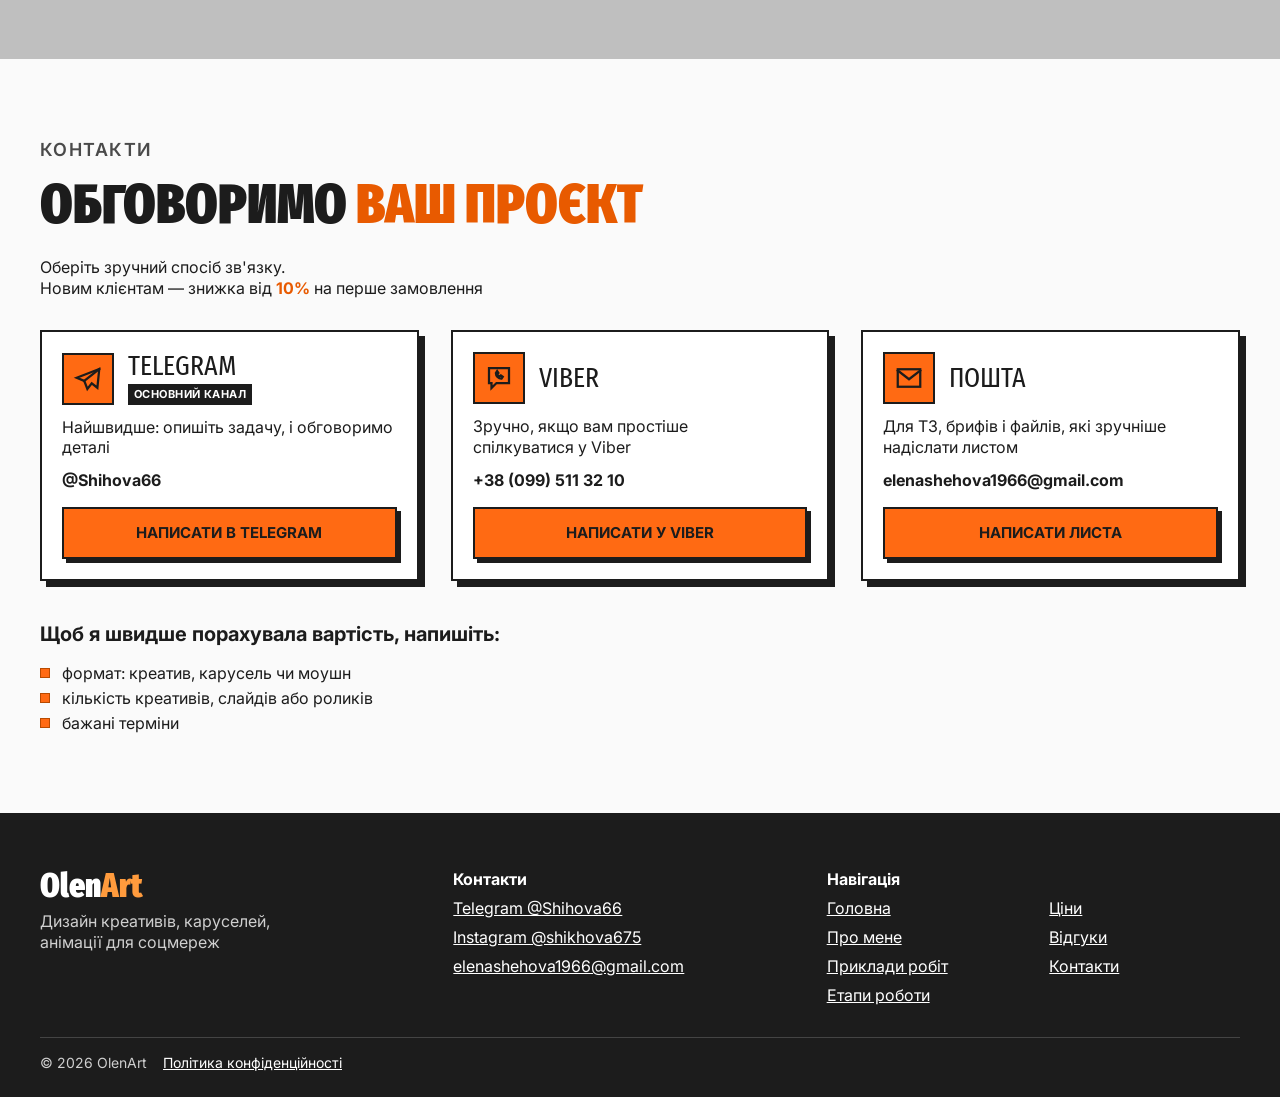
==== commit 0ec4ba59: "Головна: прибрано фразу «Сайт оновлено автоматично» Co-Authored-By: Claude Opus 5.5 <noreply@anthrop" ====
--- a/index.html
+++ b/index.html
@@ -55,7 +55,6 @@
       <div class="container hero__inner">
         <div class="hero__text">
           <h1 id="hero-title" class="section__label hero__h1 rise" style="--d: 0.1s">Рекламні креативи для соцмереж</h1>
-          <p>Сайт оновлено автоматично</p>
           <p class="slogan hero__slogan">
             <span class="hero__px hero__px--1" aria-hidden="true"></span>
             <span class="hero__px hero__px--2" aria-hidden="true"></span>
